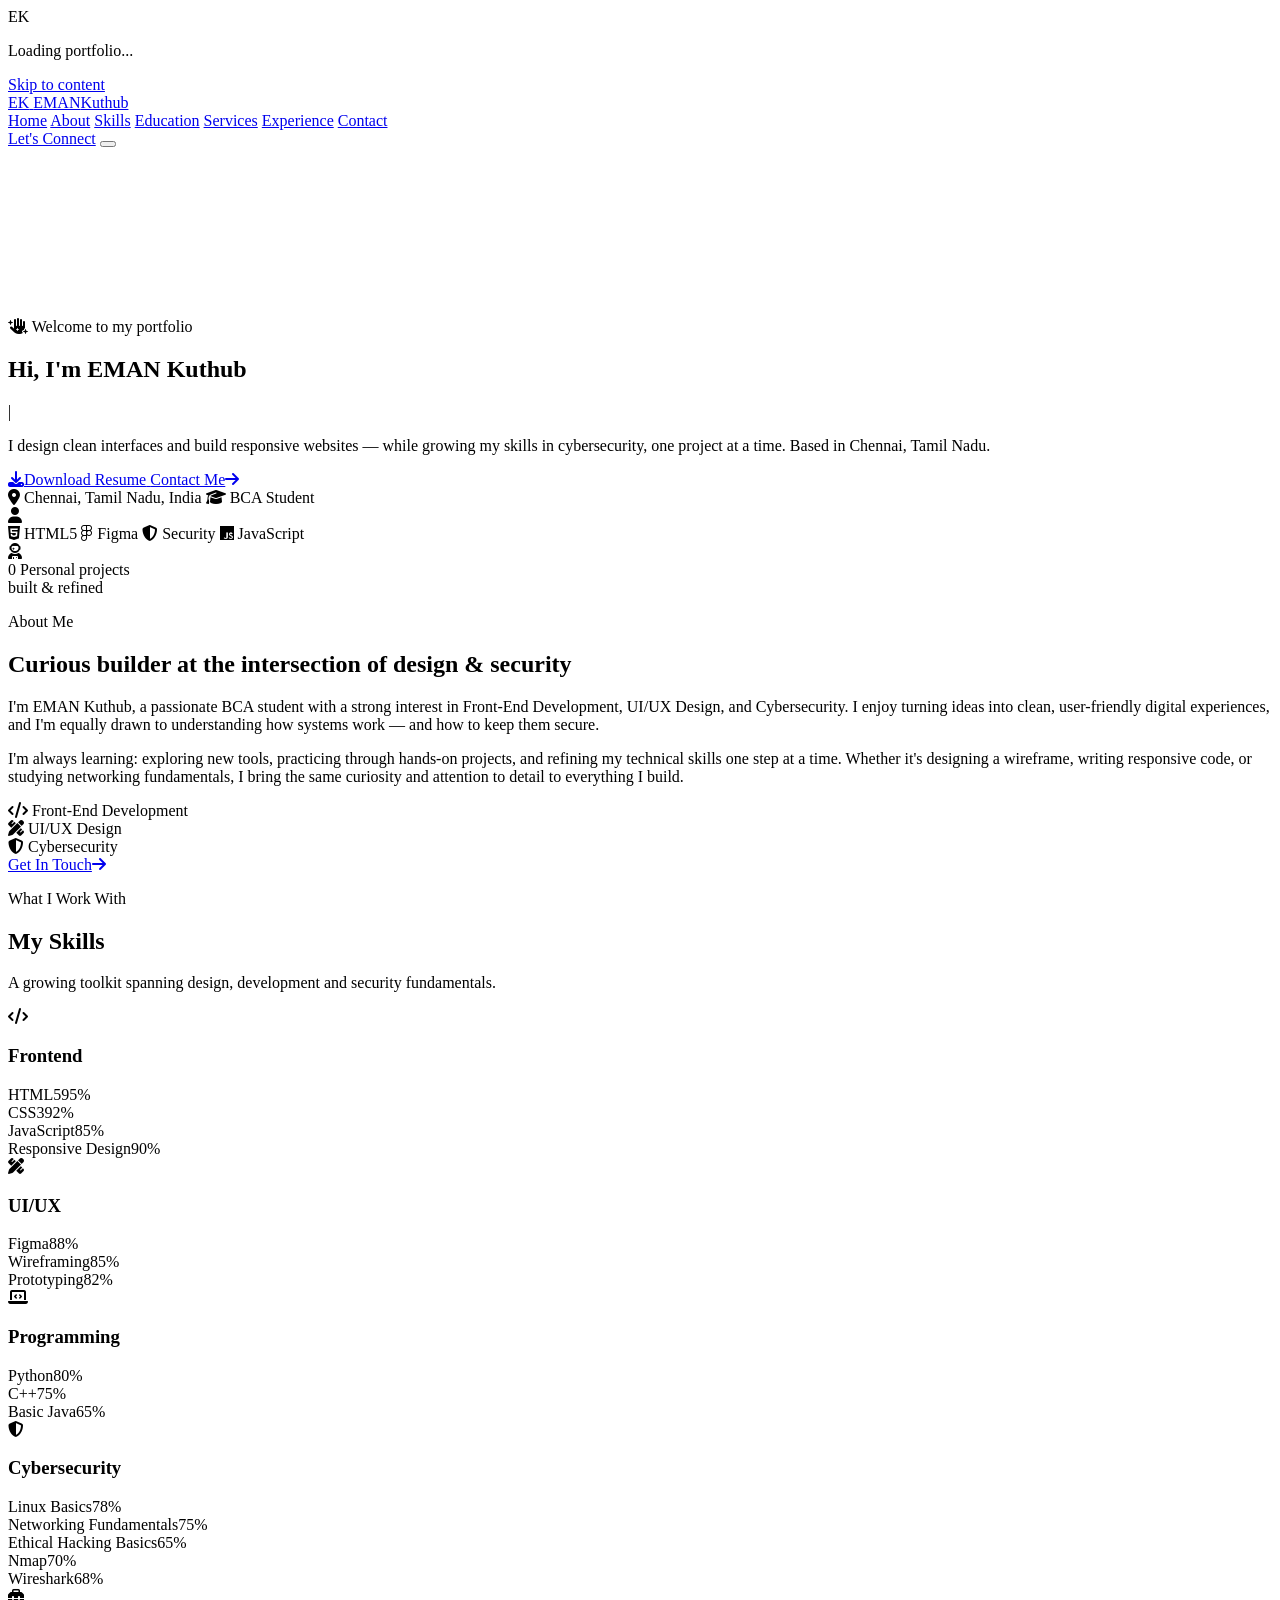
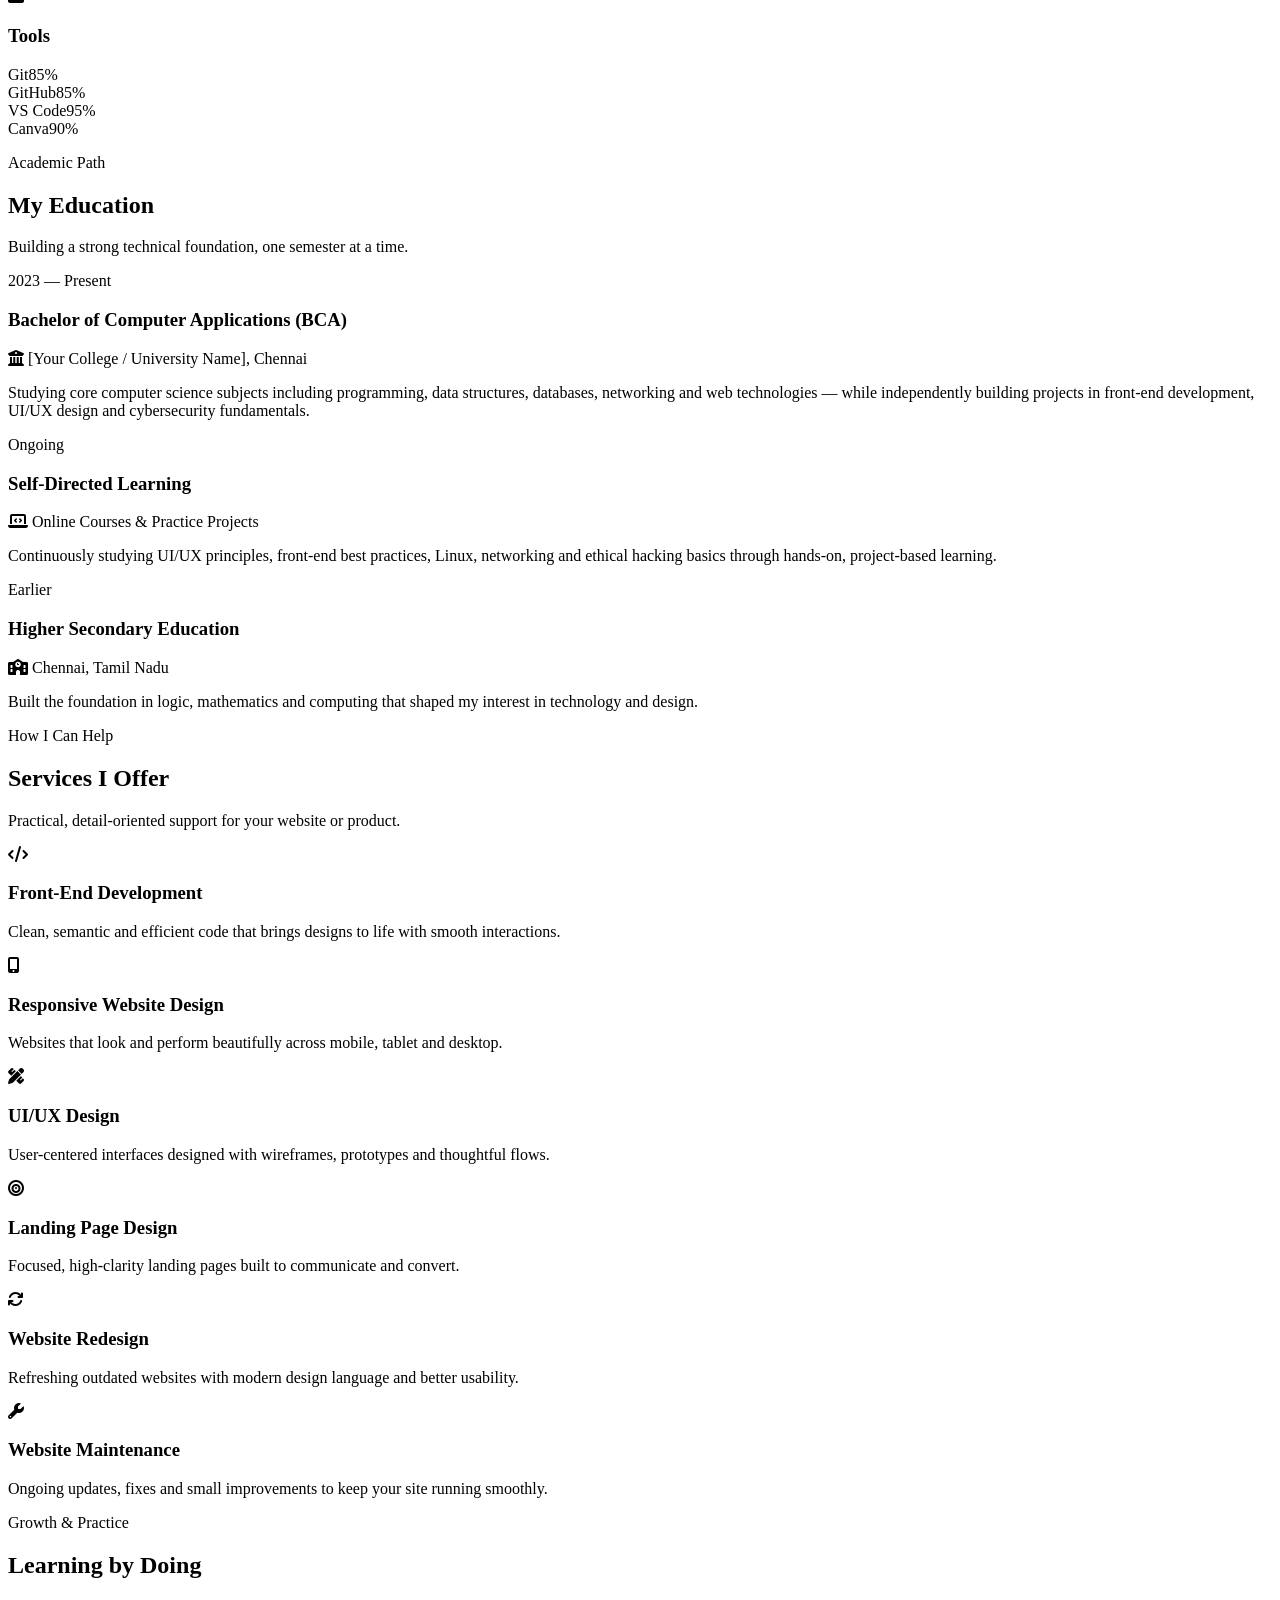
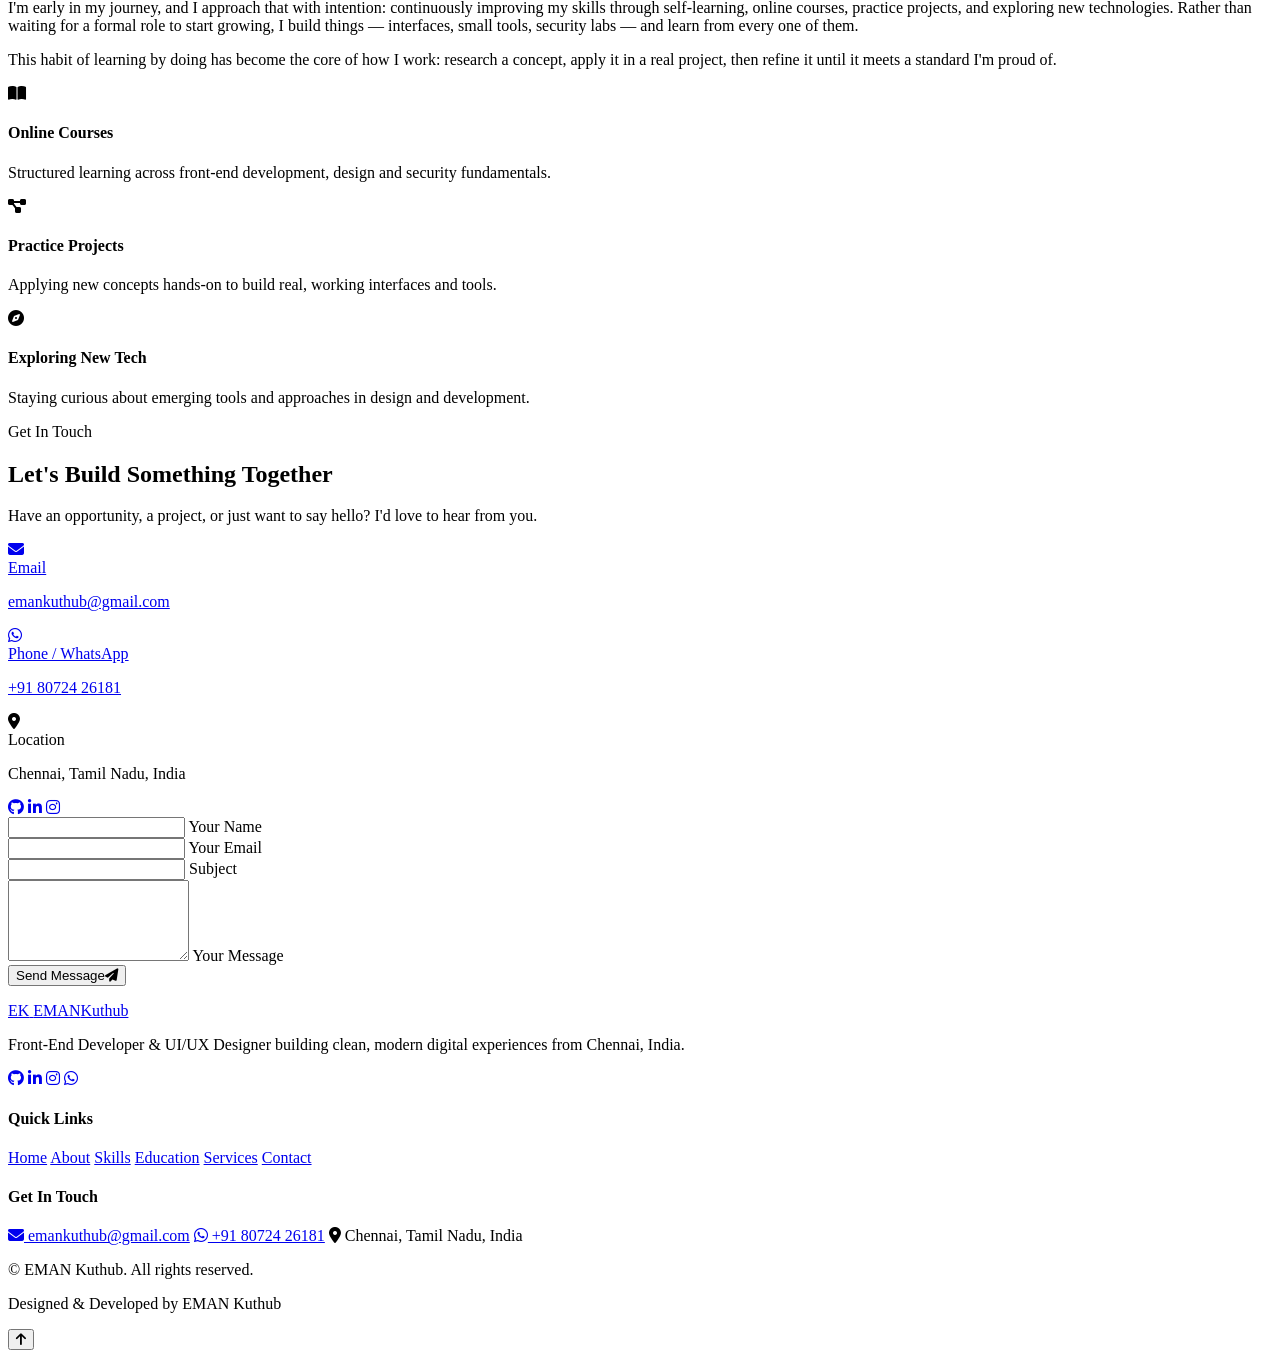
==== index.html @ f6653d0a "Add files via upload" ====
<!DOCTYPE html>
<html lang="en">
<head>
<meta charset="UTF-8">
<meta name="viewport" content="width=device-width, initial-scale=1.0">
<title>EMAN Kuthub — Front-End Developer &amp; UI/UX Designer</title>
<meta name="description" content="EMAN Kuthub — BCA Student, Front-End Developer, UI/UX Designer and Aspiring Cybersecurity Professional based in Chennai, India.">
<meta name="keywords" content="EMAN Kuthub, Front-End Developer, UI/UX Designer, Portfolio, Chennai, BCA Student">
<meta name="author" content="EMAN Kuthub">
<meta property="og:title" content="EMAN Kuthub — Front-End Developer & UI/UX Designer">
<meta property="og:description" content="BCA Student | Front-End Developer | UI/UX Designer | Aspiring Cybersecurity Professional">
<meta property="og:type" content="website">
<meta name="theme-color" content="#F8FAFC">

<link rel="preconnect" href="https://fonts.googleapis.com">
<link rel="preconnect" href="https://fonts.gstatic.com" crossorigin>
<link href="https://fonts.googleapis.com/css2?family=Poppins:wght@500;600;700;800&family=Inter:wght@300;400;500;600;700&display=swap" rel="stylesheet">
<link rel="stylesheet" href="https://cdnjs.cloudflare.com/ajax/libs/font-awesome/6.5.1/css/all.min.css">

<link rel="stylesheet" href="css/style.css">
</head>
<body>

<!-- ============ LOADING SCREEN ============ -->
<div class="loader" id="loader" aria-hidden="true">
  <div class="loader-inner">
    <div class="loader-ring"></div>
    <span class="loader-mark">EK</span>
    <p class="loader-text">Loading portfolio<span class="dots">...</span></p>
  </div>
</div>

<!-- ============ SKIP LINK (accessibility) ============ -->
<a href="#main-content" class="skip-link">Skip to content</a>

<!-- ============ NAVIGATION ============ -->
<header class="navbar" id="navbar">
  <div class="nav-container">
    <a href="#home" class="nav-logo" aria-label="EMAN Kuthub Home">
      <span class="logo-mark">EK</span>
      <span class="logo-text">EMAN<span>Kuthub</span></span>
    </a>

    <nav class="nav-links" id="navLinks" aria-label="Primary">
      <a href="#home" class="nav-link active" data-section="home">Home</a>
      <a href="#about" class="nav-link" data-section="about">About</a>
      <a href="#skills" class="nav-link" data-section="skills">Skills</a>
      <a href="#education" class="nav-link" data-section="education">Education</a>
      <a href="#services" class="nav-link" data-section="services">Services</a>
      <a href="#experience" class="nav-link" data-section="experience">Experience</a>
      <a href="#contact" class="nav-link" data-section="contact">Contact</a>
    </nav>

    <a href="#contact" class="btn btn-nav">Let's Connect</a>

    <button class="nav-toggle" id="navToggle" aria-label="Toggle menu" aria-expanded="false">
      <span></span><span></span><span></span>
    </button>
  </div>
</header>

<main id="main-content">

<!-- ============ HERO SECTION ============ -->
<section class="hero" id="home">
  <div class="hero-bg" aria-hidden="true">
    <span class="blob blob-1"></span>
    <span class="blob blob-2"></span>
    <canvas id="nodeCanvas"></canvas>
  </div>

  <div class="hero-container">
    <div class="hero-text">
      <p class="hero-eyebrow" data-reveal><i class="fa-solid fa-hand-sparkles"></i> Welcome to my portfolio</p>

      <h1 class="hero-heading" data-reveal>
        Hi, I'm <span class="text-gradient">EMAN Kuthub</span>
      </h1>

      <div class="hero-role" data-reveal>
        <span class="typing-text" id="typingText"></span><span class="typing-cursor">|</span>
      </div>

      <p class="hero-tagline" data-reveal>
        I design clean interfaces and build responsive websites — while growing my skills
        in cybersecurity, one project at a time. Based in Chennai, Tamil Nadu.
      </p>

      <div class="hero-cta" data-reveal>
        <a href="assets/EMAN_Kuthub_Resume.pdf" class="btn btn-primary" download>
          <i class="fa-solid fa-download"></i><span>Download Resume</span>
        </a>
        <a href="#contact" class="btn btn-outline">
          <span>Contact Me</span><i class="fa-solid fa-arrow-right"></i>
        </a>
      </div>

      <div class="hero-meta" data-reveal>
        <span><i class="fa-solid fa-location-dot"></i> Chennai, Tamil Nadu, India</span>
        <span><i class="fa-solid fa-graduation-cap"></i> BCA Student</span>
      </div>
    </div>

    <div class="hero-visual" data-reveal>
      <div class="avatar-glass">
        <div class="avatar-placeholder">
          <i class="fa-solid fa-user"></i>
        </div>
      </div>
      <span class="float-chip chip-1"><i class="fa-brands fa-html5"></i> HTML5</span>
      <span class="float-chip chip-2"><i class="fa-brands fa-figma"></i> Figma</span>
      <span class="float-chip chip-3"><i class="fa-solid fa-shield-halved"></i> Security</span>
      <span class="float-chip chip-4"><i class="fa-brands fa-js"></i> JavaScript</span>
    </div>
  </div>

  <a href="#about" class="scroll-cue" aria-label="Scroll to About section">
    <span></span>
  </a>
</section>

<!-- ============ ABOUT SECTION ============ -->
<section class="section" id="about">
  <div class="section-container about-grid">
    <div class="about-visual" data-reveal>
      <div class="about-card-glass">
        <span class="blob blob-small" aria-hidden="true"></span>
        <div class="about-photo-placeholder">
          <i class="fa-solid fa-user-astronaut"></i>
        </div>
      </div>
      <div class="about-float-stat">
        <span class="num" data-count="7">0</span>
        <span class="label">Personal projects<br>built &amp; refined</span>
      </div>
    </div>

    <div class="about-content">
      <p class="section-eyebrow" data-reveal>About Me</p>
      <h2 class="section-title" data-reveal>Curious builder at the intersection of <span class="text-gradient">design &amp; security</span></h2>
      <p class="about-text" data-reveal>
        I'm EMAN Kuthub, a passionate BCA student with a strong interest in Front-End Development,
        UI/UX Design, and Cybersecurity. I enjoy turning ideas into clean, user-friendly digital
        experiences, and I'm equally drawn to understanding how systems work — and how to keep
        them secure.
      </p>
      <p class="about-text" data-reveal>
        I'm always learning: exploring new tools, practicing through hands-on projects, and
        refining my technical skills one step at a time. Whether it's designing a wireframe,
        writing responsive code, or studying networking fundamentals, I bring the same curiosity
        and attention to detail to everything I build.
      </p>

      <div class="about-highlights" data-reveal>
        <div class="highlight-pill"><i class="fa-solid fa-code"></i> Front-End Development</div>
        <div class="highlight-pill"><i class="fa-solid fa-pen-ruler"></i> UI/UX Design</div>
        <div class="highlight-pill"><i class="fa-solid fa-shield-halved"></i> Cybersecurity</div>
      </div>

      <a href="#contact" class="btn btn-primary" data-reveal>
        <span>Get In Touch</span><i class="fa-solid fa-arrow-right"></i>
      </a>
    </div>
  </div>
</section>

<!-- ============ SKILLS SECTION ============ -->
<section class="section section-alt" id="skills">
  <div class="section-container">
    <p class="section-eyebrow center" data-reveal>What I Work With</p>
    <h2 class="section-title center" data-reveal>My <span class="text-gradient">Skills</span></h2>
    <p class="section-sub center" data-reveal>A growing toolkit spanning design, development and security fundamentals.</p>

    <div class="skills-grid">

      <div class="skill-card" data-reveal>
        <div class="skill-icon-wrap"><i class="fa-solid fa-code"></i></div>
        <h3>Frontend</h3>
        <div class="skill-bar-item"><div class="skill-bar-top"><span>HTML5</span><span>95%</span></div><div class="skill-bar-track"><div class="skill-bar-fill" data-width="95"></div></div></div>
        <div class="skill-bar-item"><div class="skill-bar-top"><span>CSS3</span><span>92%</span></div><div class="skill-bar-track"><div class="skill-bar-fill" data-width="92"></div></div></div>
        <div class="skill-bar-item"><div class="skill-bar-top"><span>JavaScript</span><span>85%</span></div><div class="skill-bar-track"><div class="skill-bar-fill" data-width="85"></div></div></div>
        <div class="skill-bar-item"><div class="skill-bar-top"><span>Responsive Design</span><span>90%</span></div><div class="skill-bar-track"><div class="skill-bar-fill" data-width="90"></div></div></div>
      </div>

      <div class="skill-card" data-reveal>
        <div class="skill-icon-wrap"><i class="fa-solid fa-pen-ruler"></i></div>
        <h3>UI/UX</h3>
        <div class="skill-bar-item"><div class="skill-bar-top"><span>Figma</span><span>88%</span></div><div class="skill-bar-track"><div class="skill-bar-fill" data-width="88"></div></div></div>
        <div class="skill-bar-item"><div class="skill-bar-top"><span>Wireframing</span><span>85%</span></div><div class="skill-bar-track"><div class="skill-bar-fill" data-width="85"></div></div></div>
        <div class="skill-bar-item"><div class="skill-bar-top"><span>Prototyping</span><span>82%</span></div><div class="skill-bar-track"><div class="skill-bar-fill" data-width="82"></div></div></div>
      </div>

      <div class="skill-card" data-reveal>
        <div class="skill-icon-wrap"><i class="fa-solid fa-laptop-code"></i></div>
        <h3>Programming</h3>
        <div class="skill-bar-item"><div class="skill-bar-top"><span>Python</span><span>80%</span></div><div class="skill-bar-track"><div class="skill-bar-fill" data-width="80"></div></div></div>
        <div class="skill-bar-item"><div class="skill-bar-top"><span>C++</span><span>75%</span></div><div class="skill-bar-track"><div class="skill-bar-fill" data-width="75"></div></div></div>
        <div class="skill-bar-item"><div class="skill-bar-top"><span>Basic Java</span><span>65%</span></div><div class="skill-bar-track"><div class="skill-bar-fill" data-width="65"></div></div></div>
      </div>

      <div class="skill-card" data-reveal>
        <div class="skill-icon-wrap"><i class="fa-solid fa-shield-halved"></i></div>
        <h3>Cybersecurity</h3>
        <div class="skill-bar-item"><div class="skill-bar-top"><span>Linux Basics</span><span>78%</span></div><div class="skill-bar-track"><div class="skill-bar-fill" data-width="78"></div></div></div>
        <div class="skill-bar-item"><div class="skill-bar-top"><span>Networking Fundamentals</span><span>75%</span></div><div class="skill-bar-track"><div class="skill-bar-fill" data-width="75"></div></div></div>
        <div class="skill-bar-item"><div class="skill-bar-top"><span>Ethical Hacking Basics</span><span>65%</span></div><div class="skill-bar-track"><div class="skill-bar-fill" data-width="65"></div></div></div>
        <div class="skill-bar-item"><div class="skill-bar-top"><span>Nmap</span><span>70%</span></div><div class="skill-bar-track"><div class="skill-bar-fill" data-width="70"></div></div></div>
        <div class="skill-bar-item"><div class="skill-bar-top"><span>Wireshark</span><span>68%</span></div><div class="skill-bar-track"><div class="skill-bar-fill" data-width="68"></div></div></div>
      </div>

      <div class="skill-card" data-reveal>
        <div class="skill-icon-wrap"><i class="fa-solid fa-toolbox"></i></div>
        <h3>Tools</h3>
        <div class="skill-bar-item"><div class="skill-bar-top"><span>Git</span><span>85%</span></div><div class="skill-bar-track"><div class="skill-bar-fill" data-width="85"></div></div></div>
        <div class="skill-bar-item"><div class="skill-bar-top"><span>GitHub</span><span>85%</span></div><div class="skill-bar-track"><div class="skill-bar-fill" data-width="85"></div></div></div>
        <div class="skill-bar-item"><div class="skill-bar-top"><span>VS Code</span><span>95%</span></div><div class="skill-bar-track"><div class="skill-bar-fill" data-width="95"></div></div></div>
        <div class="skill-bar-item"><div class="skill-bar-top"><span>Canva</span><span>90%</span></div><div class="skill-bar-track"><div class="skill-bar-fill" data-width="90"></div></div></div>
      </div>

    </div>
  </div>
</section>

<!-- ============ EDUCATION SECTION ============ -->
<section class="section" id="education">
  <div class="section-container">
    <p class="section-eyebrow center" data-reveal>Academic Path</p>
    <h2 class="section-title center" data-reveal>My <span class="text-gradient">Education</span></h2>
    <p class="section-sub center" data-reveal>Building a strong technical foundation, one semester at a time.</p>

    <div class="timeline">
      <div class="timeline-item" data-reveal>
        <div class="timeline-dot"></div>
        <div class="timeline-card">
          <span class="timeline-date">2023 — Present</span>
          <h3>Bachelor of Computer Applications (BCA)</h3>
          <p class="timeline-org"><i class="fa-solid fa-building-columns"></i> [Your College / University Name], Chennai</p>
          <p>Studying core computer science subjects including programming, data structures,
            databases, networking and web technologies — while independently building projects
            in front-end development, UI/UX design and cybersecurity fundamentals.</p>
        </div>
      </div>

      <div class="timeline-item" data-reveal>
        <div class="timeline-dot"></div>
        <div class="timeline-card">
          <span class="timeline-date">Ongoing</span>
          <h3>Self-Directed Learning</h3>
          <p class="timeline-org"><i class="fa-solid fa-laptop-code"></i> Online Courses &amp; Practice Projects</p>
          <p>Continuously studying UI/UX principles, front-end best practices, Linux, networking
            and ethical hacking basics through hands-on, project-based learning.</p>
        </div>
      </div>

      <div class="timeline-item" data-reveal>
        <div class="timeline-dot"></div>
        <div class="timeline-card">
          <span class="timeline-date">Earlier</span>
          <h3>Higher Secondary Education</h3>
          <p class="timeline-org"><i class="fa-solid fa-school"></i> Chennai, Tamil Nadu</p>
          <p>Built the foundation in logic, mathematics and computing that shaped my interest in
            technology and design.</p>
        </div>
      </div>
    </div>
  </div>
</section>

<!-- ============ SERVICES SECTION ============ -->
<section class="section section-alt" id="services">
  <div class="section-container">
    <p class="section-eyebrow center" data-reveal>How I Can Help</p>
    <h2 class="section-title center" data-reveal>Services I <span class="text-gradient">Offer</span></h2>
    <p class="section-sub center" data-reveal>Practical, detail-oriented support for your website or product.</p>

    <div class="services-grid">
      <div class="service-card" data-reveal>
        <div class="service-icon"><i class="fa-solid fa-code"></i></div>
        <h3>Front-End Development</h3>
        <p>Clean, semantic and efficient code that brings designs to life with smooth interactions.</p>
      </div>
      <div class="service-card" data-reveal>
        <div class="service-icon"><i class="fa-solid fa-mobile-screen-button"></i></div>
        <h3>Responsive Website Design</h3>
        <p>Websites that look and perform beautifully across mobile, tablet and desktop.</p>
      </div>
      <div class="service-card" data-reveal>
        <div class="service-icon"><i class="fa-solid fa-pen-ruler"></i></div>
        <h3>UI/UX Design</h3>
        <p>User-centered interfaces designed with wireframes, prototypes and thoughtful flows.</p>
      </div>
      <div class="service-card" data-reveal>
        <div class="service-icon"><i class="fa-solid fa-bullseye"></i></div>
        <h3>Landing Page Design</h3>
        <p>Focused, high-clarity landing pages built to communicate and convert.</p>
      </div>
      <div class="service-card" data-reveal>
        <div class="service-icon"><i class="fa-solid fa-arrows-rotate"></i></div>
        <h3>Website Redesign</h3>
        <p>Refreshing outdated websites with modern design language and better usability.</p>
      </div>
      <div class="service-card" data-reveal>
        <div class="service-icon"><i class="fa-solid fa-wrench"></i></div>
        <h3>Website Maintenance</h3>
        <p>Ongoing updates, fixes and small improvements to keep your site running smoothly.</p>
      </div>
    </div>
  </div>
</section>

<!-- ============ EXPERIENCE SECTION ============ -->
<section class="section" id="experience">
  <div class="section-container experience-grid">
    <div data-reveal>
      <p class="section-eyebrow">Growth &amp; Practice</p>
      <h2 class="section-title">Learning by <span class="text-gradient">Doing</span></h2>
      <p class="about-text">
        I'm early in my journey, and I approach that with intention: continuously improving my
        skills through self-learning, online courses, practice projects, and exploring new
        technologies. Rather than waiting for a formal role to start growing, I build things —
        interfaces, small tools, security labs — and learn from every one of them.
      </p>
      <p class="about-text">
        This habit of learning by doing has become the core of how I work: research a concept,
        apply it in a real project, then refine it until it meets a standard I'm proud of.
      </p>
    </div>

    <div class="exp-cards">
      <div class="exp-card" data-reveal>
        <i class="fa-solid fa-book-open"></i>
        <h4>Online Courses</h4>
        <p>Structured learning across front-end development, design and security fundamentals.</p>
      </div>
      <div class="exp-card" data-reveal>
        <i class="fa-solid fa-diagram-project"></i>
        <h4>Practice Projects</h4>
        <p>Applying new concepts hands-on to build real, working interfaces and tools.</p>
      </div>
      <div class="exp-card" data-reveal>
        <i class="fa-solid fa-compass"></i>
        <h4>Exploring New Tech</h4>
        <p>Staying curious about emerging tools and approaches in design and development.</p>
      </div>
    </div>
  </div>
</section>

<!-- ============ CONTACT SECTION ============ -->
<section class="section section-alt" id="contact">
  <div class="section-container">
    <p class="section-eyebrow center" data-reveal>Get In Touch</p>
    <h2 class="section-title center" data-reveal>Let's Build Something <span class="text-gradient">Together</span></h2>
    <p class="section-sub center" data-reveal>Have an opportunity, a project, or just want to say hello? I'd love to hear from you.</p>

    <div class="contact-grid">
      <div class="contact-info" data-reveal>
        <a href="mailto:emankuthub@gmail.com" class="contact-item">
          <i class="fa-solid fa-envelope"></i>
          <div><span>Email</span><p>emankuthub@gmail.com</p></div>
        </a>
        <a href="https://wa.me/918072426181" target="_blank" rel="noopener" class="contact-item">
          <i class="fa-brands fa-whatsapp"></i>
          <div><span>Phone / WhatsApp</span><p>+91 80724 26181</p></div>
        </a>
        <div class="contact-item">
          <i class="fa-solid fa-location-dot"></i>
          <div><span>Location</span><p>Chennai, Tamil Nadu, India</p></div>
        </div>

        <div class="contact-socials">
          <a href="https://github.com/" target="_blank" rel="noopener" aria-label="GitHub"><i class="fa-brands fa-github"></i></a>
          <a href="https://linkedin.com/" target="_blank" rel="noopener" aria-label="LinkedIn"><i class="fa-brands fa-linkedin-in"></i></a>
          <a href="https://instagram.com/0xemank" target="_blank" rel="noopener" aria-label="Instagram"><i class="fa-brands fa-instagram"></i></a>
        </div>
      </div>

      <form class="contact-form" id="contactForm" data-reveal novalidate>
        <div class="form-row">
          <div class="form-group">
            <input type="text" id="fname" name="name" required placeholder=" " autocomplete="name">
            <label for="fname">Your Name</label>
          </div>
          <div class="form-group">
            <input type="email" id="femail" name="email" required placeholder=" " autocomplete="email">
            <label for="femail">Your Email</label>
          </div>
        </div>
        <div class="form-group">
          <input type="text" id="fsubject" name="subject" required placeholder=" ">
          <label for="fsubject">Subject</label>
        </div>
        <div class="form-group">
          <textarea id="fmessage" name="message" rows="5" required placeholder=" "></textarea>
          <label for="fmessage">Your Message</label>
        </div>
        <button type="submit" class="btn btn-primary btn-full">
          <span>Send Message</span><i class="fa-solid fa-paper-plane"></i>
        </button>
        <p class="form-status" id="formStatus" role="status" aria-live="polite"></p>
      </form>
    </div>
  </div>
</section>

</main>

<!-- ============ FOOTER ============ -->
<footer class="footer">
  <div class="footer-container">
    <div class="footer-brand">
      <a href="#home" class="nav-logo">
        <span class="logo-mark">EK</span>
        <span class="logo-text">EMAN<span>Kuthub</span></span>
      </a>
      <p>Front-End Developer &amp; UI/UX Designer building clean, modern digital experiences from Chennai, India.</p>
      <div class="footer-socials">
        <a href="https://github.com/" target="_blank" rel="noopener" aria-label="GitHub"><i class="fa-brands fa-github"></i></a>
        <a href="https://linkedin.com/" target="_blank" rel="noopener" aria-label="LinkedIn"><i class="fa-brands fa-linkedin-in"></i></a>
        <a href="https://instagram.com/0xemank" target="_blank" rel="noopener" aria-label="Instagram"><i class="fa-brands fa-instagram"></i></a>
        <a href="https://wa.me/918072426181" target="_blank" rel="noopener" aria-label="WhatsApp"><i class="fa-brands fa-whatsapp"></i></a>
      </div>
    </div>

    <div class="footer-links">
      <h4>Quick Links</h4>
      <a href="#home">Home</a>
      <a href="#about">About</a>
      <a href="#skills">Skills</a>
      <a href="#education">Education</a>
      <a href="#services">Services</a>
      <a href="#contact">Contact</a>
    </div>

    <div class="footer-contact">
      <h4>Get In Touch</h4>
      <a href="mailto:emankuthub@gmail.com"><i class="fa-solid fa-envelope"></i> emankuthub@gmail.com</a>
      <a href="https://wa.me/918072426181" target="_blank" rel="noopener"><i class="fa-brands fa-whatsapp"></i> +91 80724 26181</a>
      <span><i class="fa-solid fa-location-dot"></i> Chennai, Tamil Nadu, India</span>
    </div>
  </div>

  <div class="footer-bottom">
    <p>&copy; <span id="year"></span> EMAN Kuthub. All rights reserved.</p>
    <p>Designed &amp; Developed by EMAN Kuthub</p>
  </div>
</footer>

<!-- ============ BACK TO TOP ============ -->
<button class="back-to-top" id="backToTop" aria-label="Back to top">
  <i class="fa-solid fa-arrow-up"></i>
</button>

<script src="js/script.js"></script>
</body>
</html>
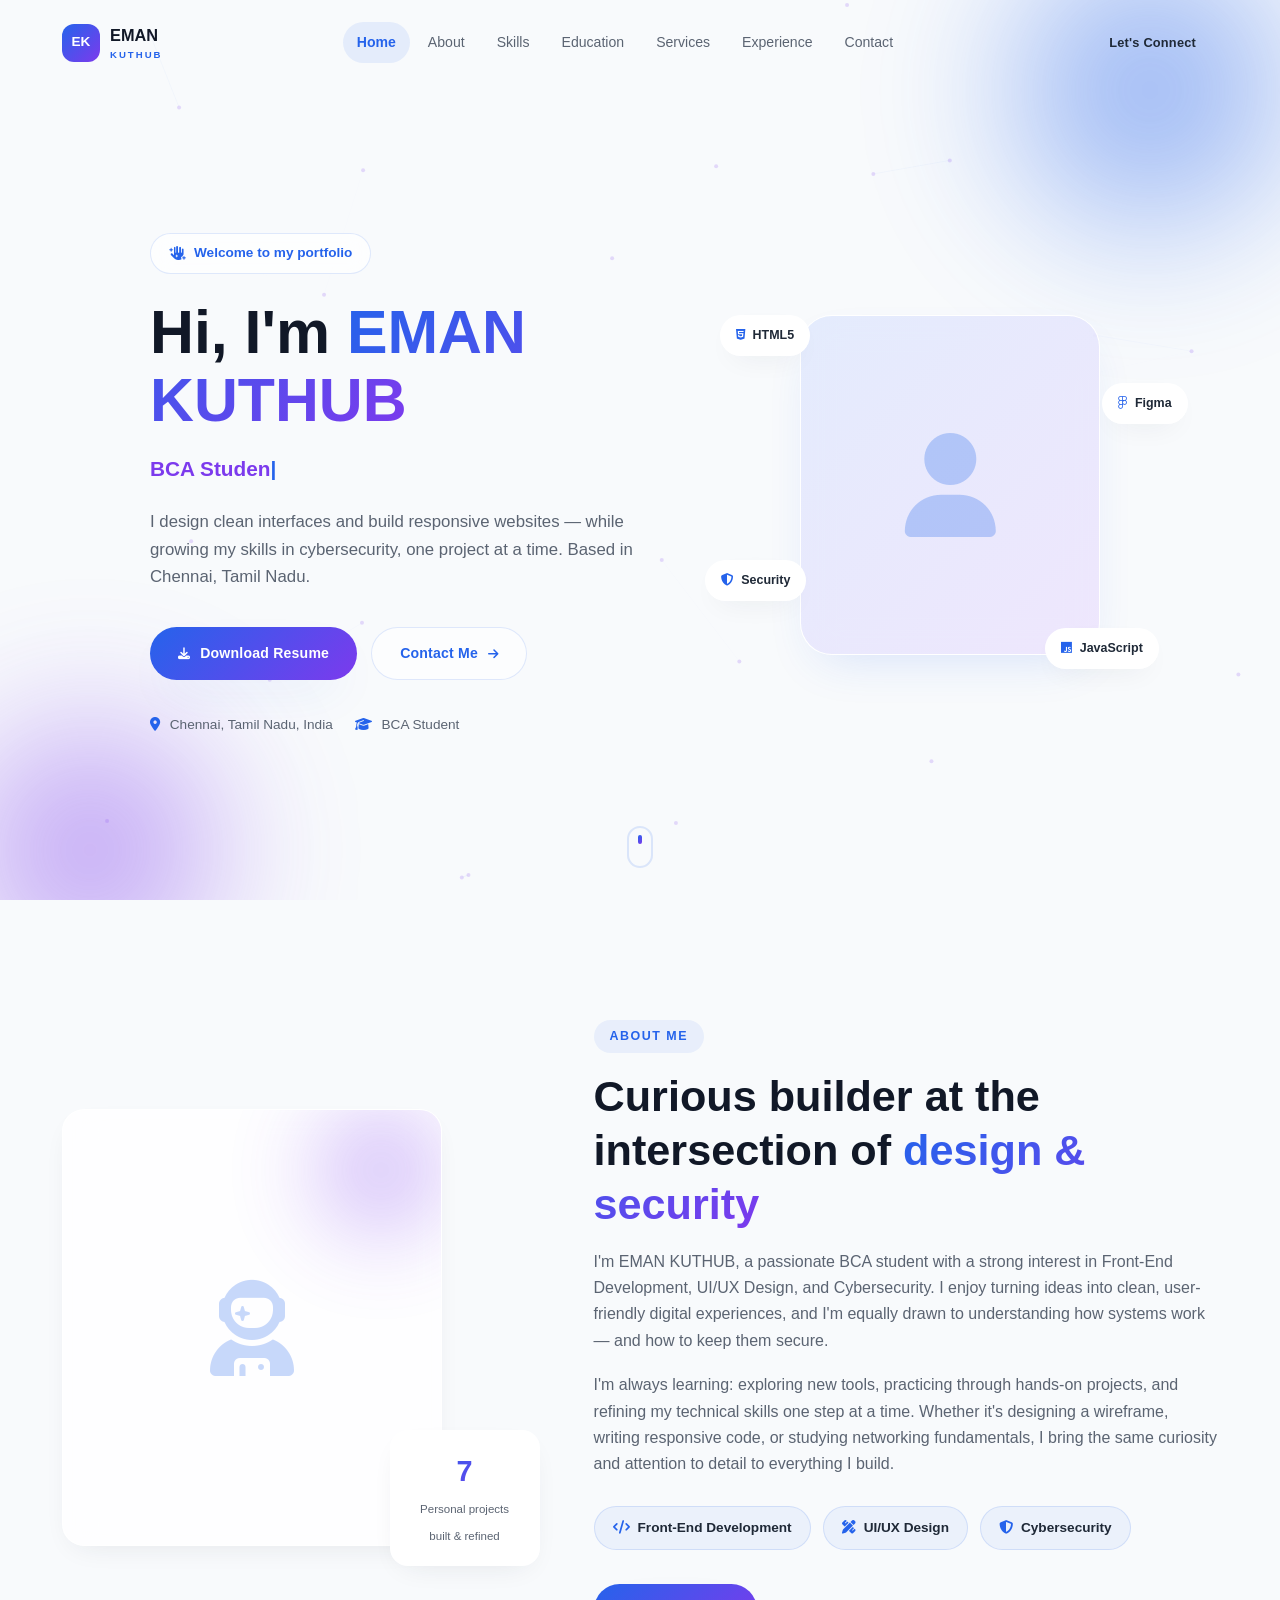
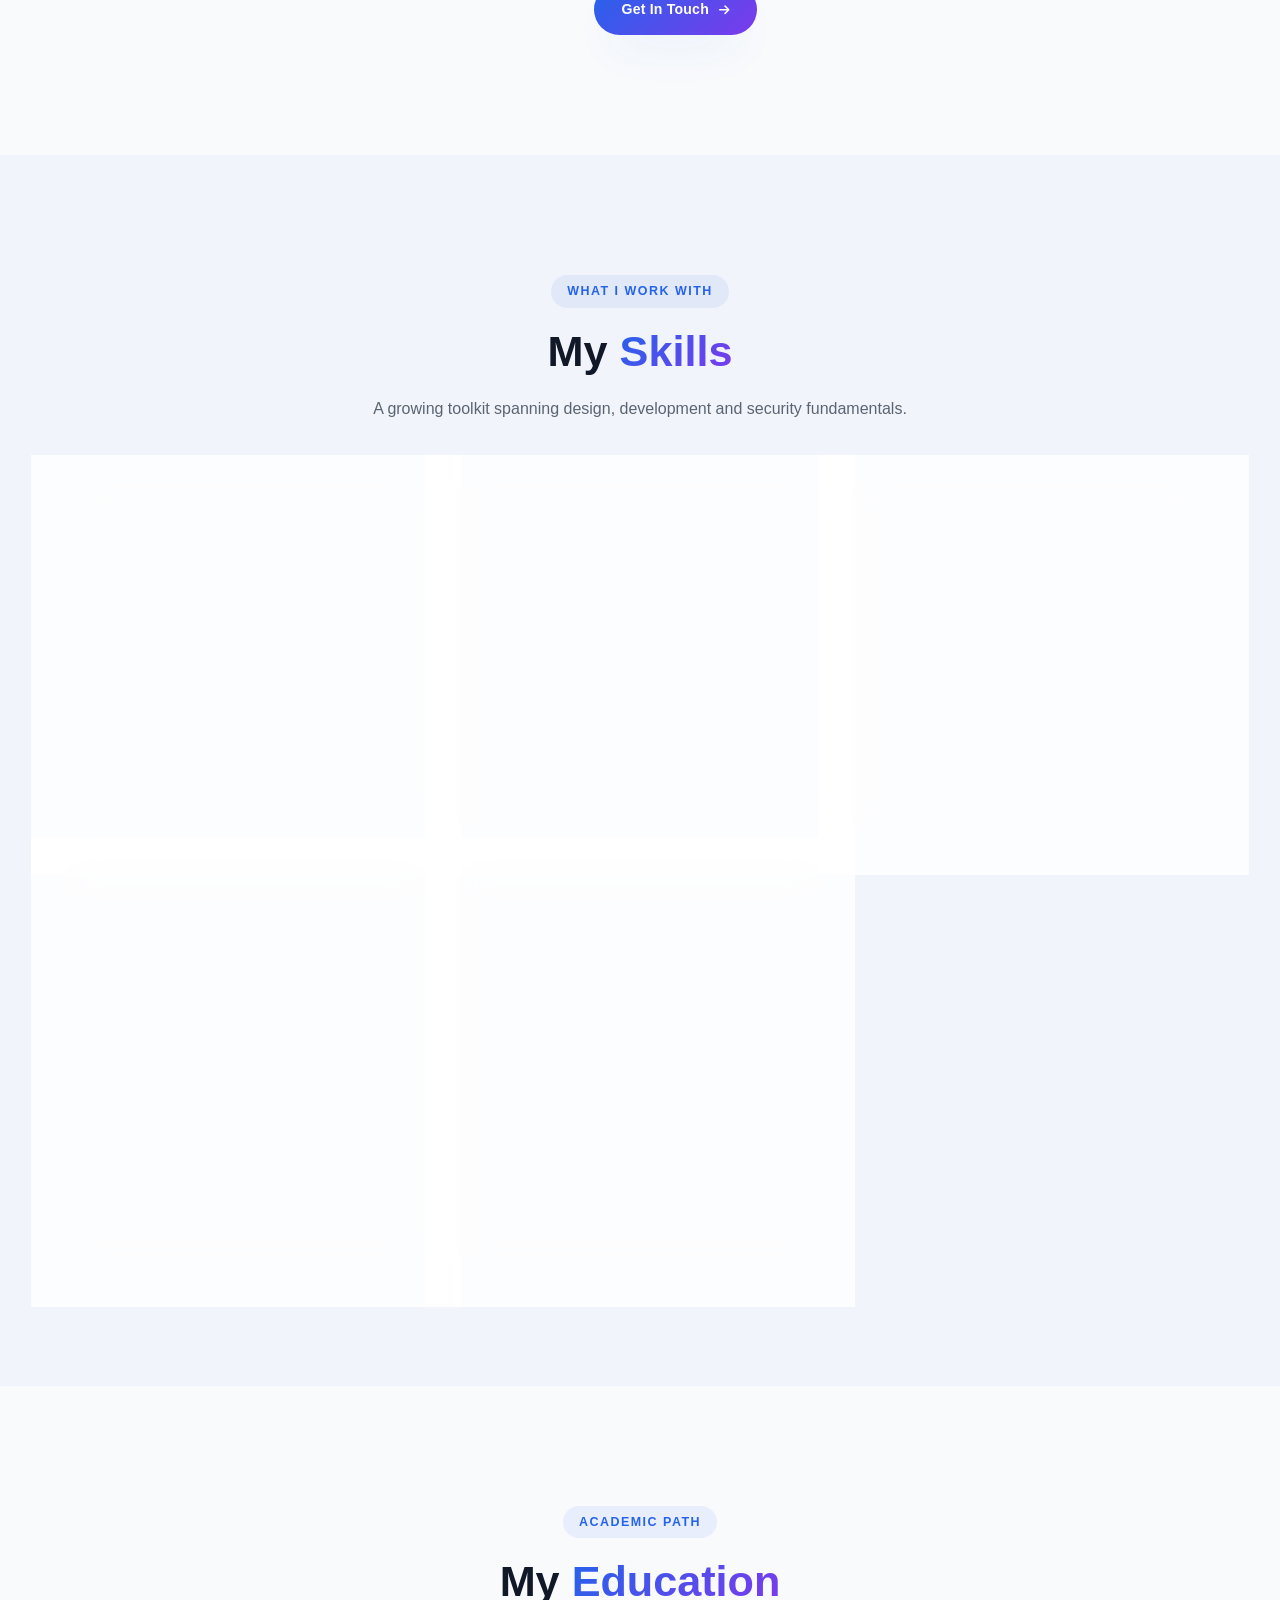
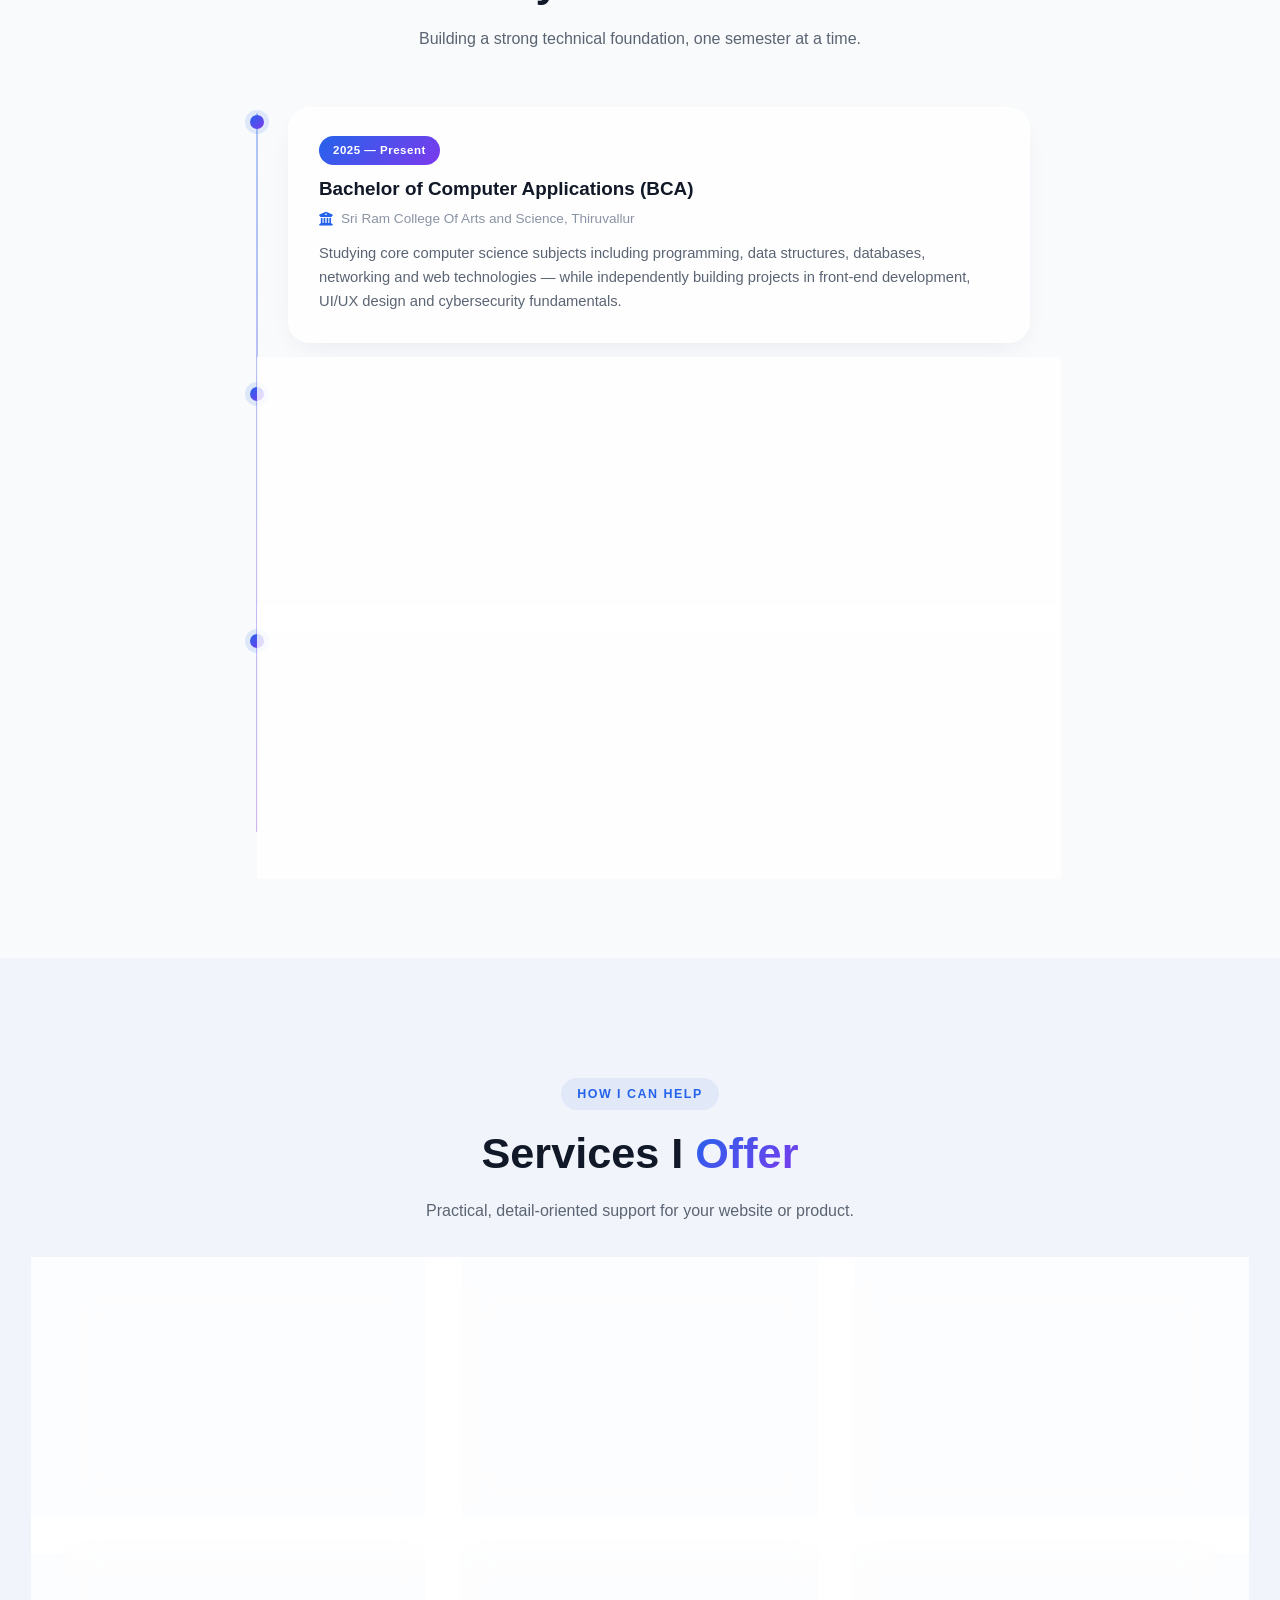
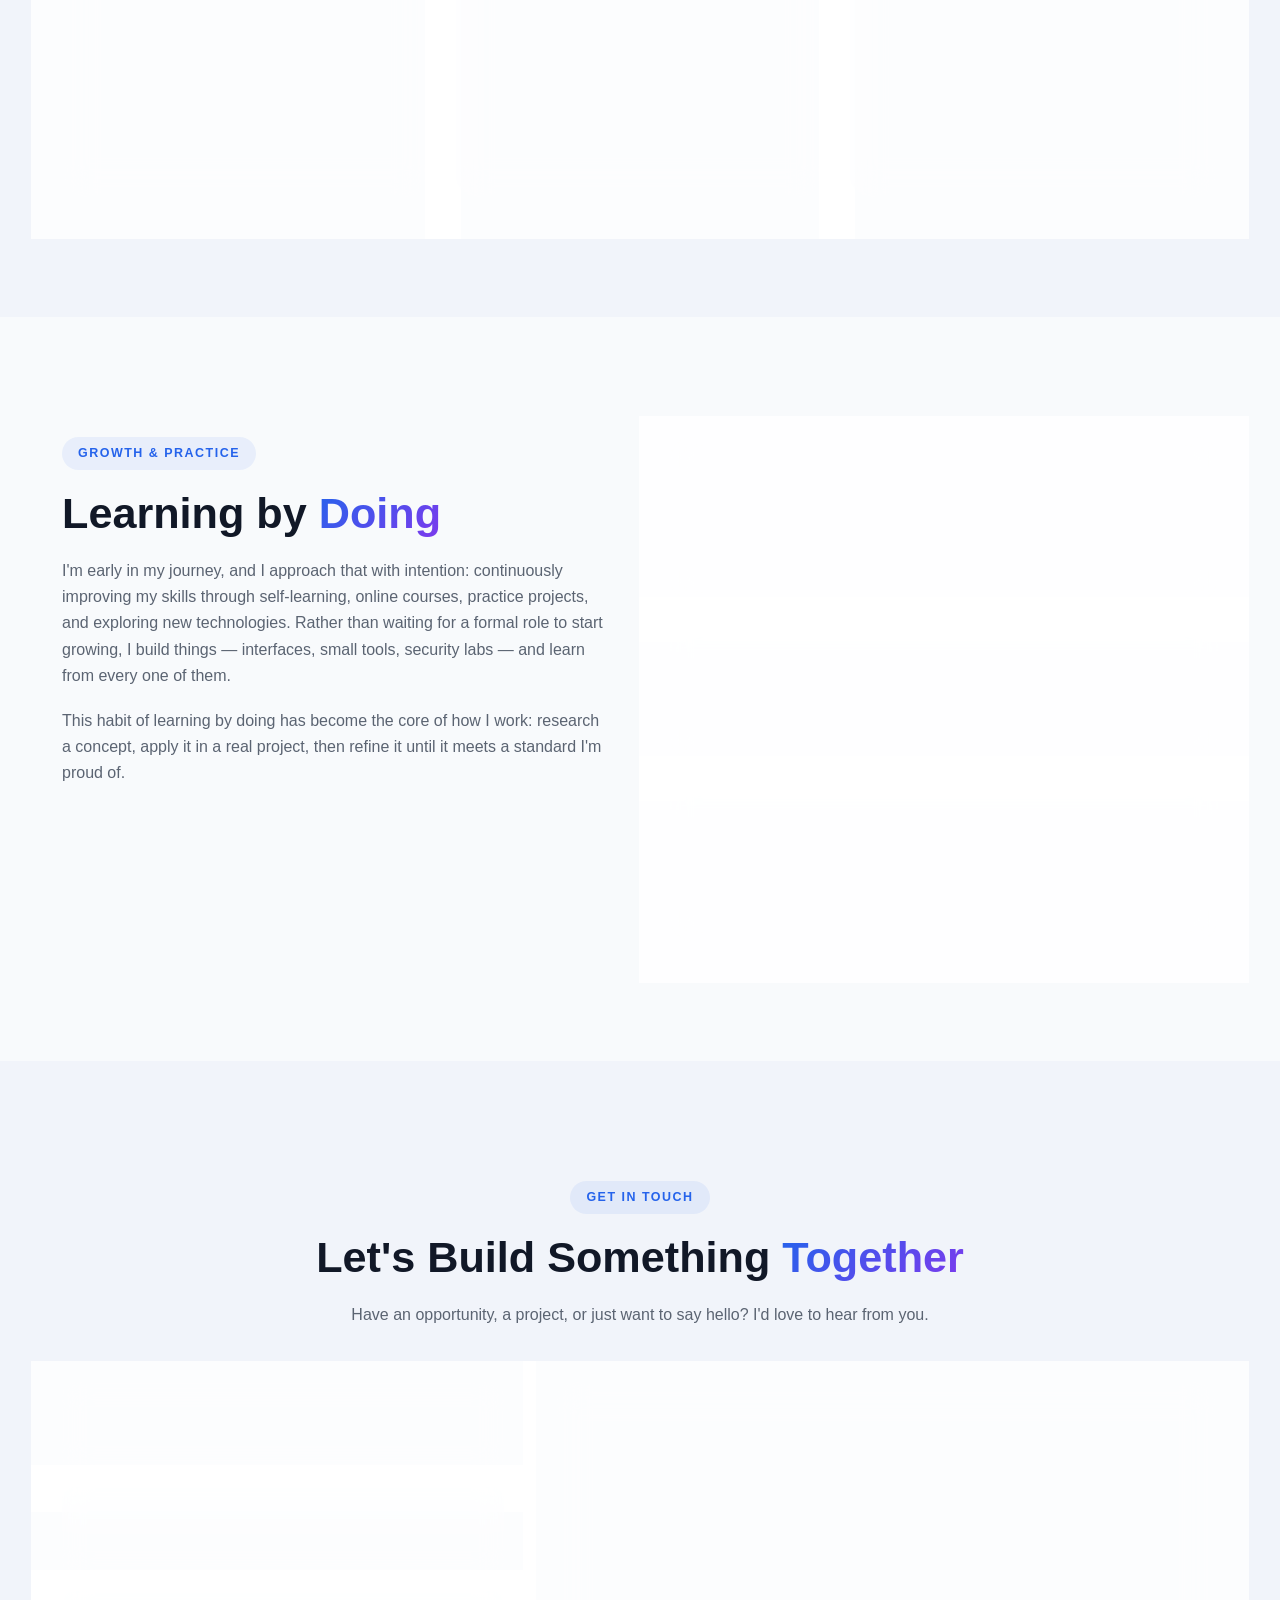
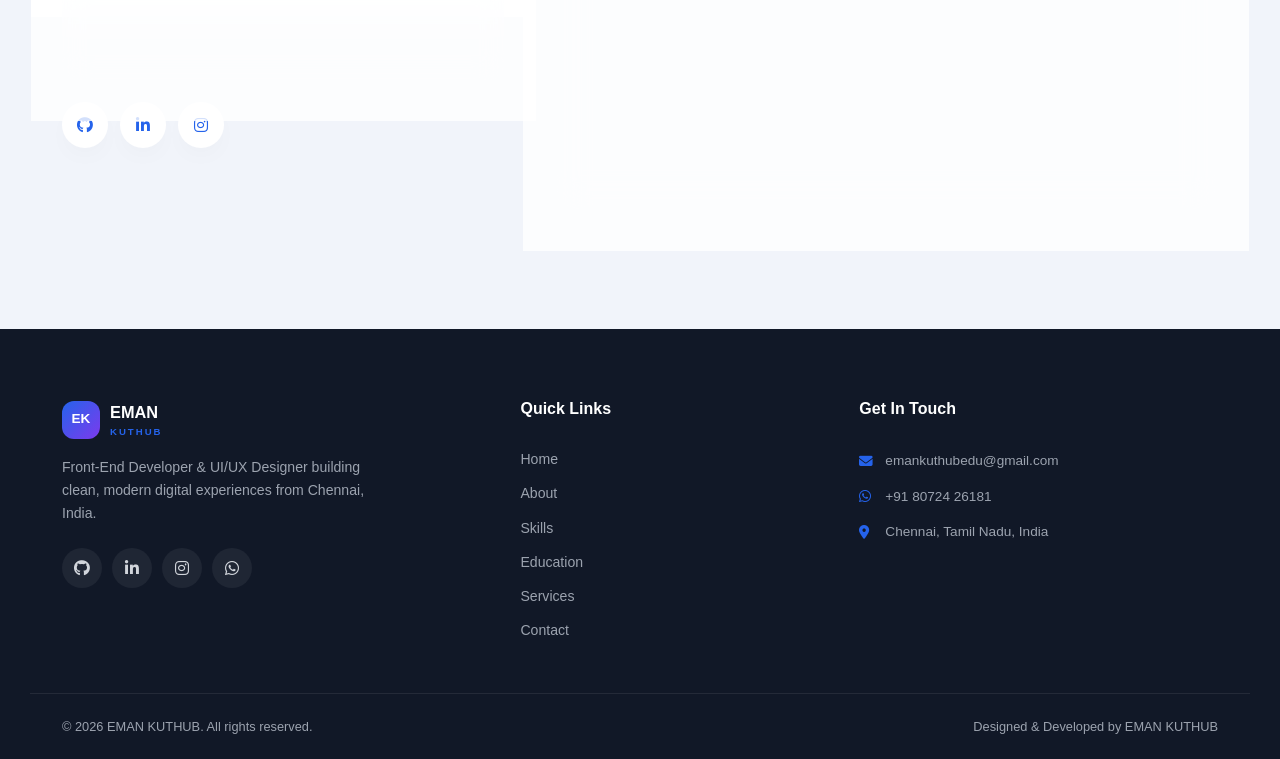
==== commit e4bc427c: "Add files via upload" ====
--- a/index.html
+++ b/index.html
@@ -3,11 +3,11 @@
 <head>
 <meta charset="UTF-8">
 <meta name="viewport" content="width=device-width, initial-scale=1.0">
-<title>EMAN Kuthub — Front-End Developer &amp; UI/UX Designer</title>
-<meta name="description" content="EMAN Kuthub — BCA Student, Front-End Developer, UI/UX Designer and Aspiring Cybersecurity Professional based in Chennai, India.">
-<meta name="keywords" content="EMAN Kuthub, Front-End Developer, UI/UX Designer, Portfolio, Chennai, BCA Student">
-<meta name="author" content="EMAN Kuthub">
-<meta property="og:title" content="EMAN Kuthub — Front-End Developer & UI/UX Designer">
+<title>EMAN KUTHUB — Front-End Developer &amp; UI/UX Designer</title>
+<meta name="description" content="EMAN KUTHUB — BCA Student, Front-End Developer, UI/UX Designer and Aspiring Cybersecurity Professional based in Chennai, India.">
+<meta name="keywords" content="EMAN KUTHUB, Front-End Developer, UI/UX Designer, Portfolio, Chennai, BCA Student">
+<meta name="author" content="EMAN KUTHUB">
+<meta property="og:title" content="EMAN KUTHUB — Front-End Developer & UI/UX Designer">
 <meta property="og:description" content="BCA Student | Front-End Developer | UI/UX Designer | Aspiring Cybersecurity Professional">
 <meta property="og:type" content="website">
 <meta name="theme-color" content="#F8FAFC">
@@ -36,9 +36,9 @@
 <!-- ============ NAVIGATION ============ -->
 <header class="navbar" id="navbar">
   <div class="nav-container">
-    <a href="#home" class="nav-logo" aria-label="EMAN Kuthub Home">
+    <a href="#home" class="nav-logo" aria-label="EMAN KUTHUB Home">
       <span class="logo-mark">EK</span>
-      <span class="logo-text">EMAN<span>Kuthub</span></span>
+      <span class="logo-text">EMAN<span>KUTHUB</span></span>
     </a>
 
     <nav class="nav-links" id="navLinks" aria-label="Primary">
@@ -74,7 +74,7 @@
       <p class="hero-eyebrow" data-reveal><i class="fa-solid fa-hand-sparkles"></i> Welcome to my portfolio</p>
 
       <h1 class="hero-heading" data-reveal>
-        Hi, I'm <span class="text-gradient">EMAN Kuthub</span>
+        Hi, I'm <span class="text-gradient">EMAN KUTHUB</span>
       </h1>
 
       <div class="hero-role" data-reveal>
@@ -104,6 +104,7 @@
     <div class="hero-visual" data-reveal>
       <div class="avatar-glass">
         <div class="avatar-placeholder">
+          <img src="em" alt="">
           <i class="fa-solid fa-user"></i>
         </div>
       </div>
@@ -139,7 +140,7 @@
       <p class="section-eyebrow" data-reveal>About Me</p>
       <h2 class="section-title" data-reveal>Curious builder at the intersection of <span class="text-gradient">design &amp; security</span></h2>
       <p class="about-text" data-reveal>
-        I'm EMAN Kuthub, a passionate BCA student with a strong interest in Front-End Development,
+        I'm EMAN KUTHUB, a passionate BCA student with a strong interest in Front-End Development,
         UI/UX Design, and Cybersecurity. I enjoy turning ideas into clean, user-friendly digital
         experiences, and I'm equally drawn to understanding how systems work — and how to keep
         them secure.
@@ -232,9 +233,9 @@
       <div class="timeline-item" data-reveal>
         <div class="timeline-dot"></div>
         <div class="timeline-card">
-          <span class="timeline-date">2023 — Present</span>
+          <span class="timeline-date">2025 — Present</span>
           <h3>Bachelor of Computer Applications (BCA)</h3>
-          <p class="timeline-org"><i class="fa-solid fa-building-columns"></i> [Your College / University Name], Chennai</p>
+          <p class="timeline-org"><i class="fa-solid fa-building-columns"></i> Sri Ram College Of Arts and Science, Thiruvallur</p>
           <p>Studying core computer science subjects including programming, data structures,
             databases, networking and web technologies — while independently building projects
             in front-end development, UI/UX design and cybersecurity fundamentals.</p>
@@ -355,9 +356,9 @@
 
     <div class="contact-grid">
       <div class="contact-info" data-reveal>
-        <a href="mailto:emankuthub@gmail.com" class="contact-item">
+        <a href="mailto:emankuthubedu@gmail.com" class="contact-item">
           <i class="fa-solid fa-envelope"></i>
-          <div><span>Email</span><p>emankuthub@gmail.com</p></div>
+          <div><span>Email</span><p>emankuthubedu@gmail.com</p></div>
         </a>
         <a href="https://wa.me/918072426181" target="_blank" rel="noopener" class="contact-item">
           <i class="fa-brands fa-whatsapp"></i>
@@ -411,7 +412,7 @@
     <div class="footer-brand">
       <a href="#home" class="nav-logo">
         <span class="logo-mark">EK</span>
-        <span class="logo-text">EMAN<span>Kuthub</span></span>
+        <span class="logo-text">EMAN<span>KUTHUB</span></span>
       </a>
       <p>Front-End Developer &amp; UI/UX Designer building clean, modern digital experiences from Chennai, India.</p>
       <div class="footer-socials">
@@ -434,15 +435,15 @@
 
     <div class="footer-contact">
       <h4>Get In Touch</h4>
-      <a href="mailto:emankuthub@gmail.com"><i class="fa-solid fa-envelope"></i> emankuthub@gmail.com</a>
+      <a href="mailto:emankuthubedu@gmail.com"><i class="fa-solid fa-envelope"></i> emankuthubedu@gmail.com</a>
       <a href="https://wa.me/918072426181" target="_blank" rel="noopener"><i class="fa-brands fa-whatsapp"></i> +91 80724 26181</a>
       <span><i class="fa-solid fa-location-dot"></i> Chennai, Tamil Nadu, India</span>
     </div>
   </div>
 
   <div class="footer-bottom">
-    <p>&copy; <span id="year"></span> EMAN Kuthub. All rights reserved.</p>
-    <p>Designed &amp; Developed by EMAN Kuthub</p>
+    <p>&copy; <span id="year"></span> EMAN KUTHUB. All rights reserved.</p>
+    <p>Designed &amp; Developed by EMAN KUTHUB</p>
   </div>
 </footer>
 
--- a/css/style.css
+++ b/css/style.css
@@ -0,0 +1,450 @@
+/* =========================================================
+   EMAN KUTHUB — LIGHT GLASSMORPHISM PORTFOLIO
+   Palette: soft blue/purple gradients on a near-white ground.
+   Type: Poppins (display) + Inter (body)
+   ========================================================= */
+
+:root{
+  --primary:      #2563EB;
+  --secondary:    #7C3AED;
+  --bg:           #F8FAFC;
+  --bg-alt:       #F1F4FA;
+  --card-bg:      rgba(255,255,255,0.8);
+  --card-bg-solid:#FFFFFF;
+  --border:       rgba(37,99,235,0.14);
+  --border-soft:  rgba(31,41,55,0.08);
+  --text:         #1F2937;
+  --text-muted:   #5B6472;
+  --text-faint:   #8A93A3;
+
+  --gradient:      linear-gradient(135deg, var(--primary), var(--secondary));
+  --gradient-soft:  linear-gradient(135deg, rgba(37,99,235,0.12), rgba(124,58,237,0.12));
+
+  --font-display: 'Poppins', sans-serif;
+  --font-body: 'Inter', sans-serif;
+
+  --max-w: 1220px;
+  --section-pad: 120px;
+  --radius: 22px;
+  --radius-sm: 14px;
+
+  --ease: cubic-bezier(.16,.84,.44,1);
+  --shadow-soft: 0 20px 50px -20px rgba(37,99,235,0.18);
+  --shadow-card: 0 10px 30px -14px rgba(31,41,55,0.12);
+}
+
+/* =============== RESET =============== */
+*,*::before,*::after{ box-sizing:border-box; margin:0; padding:0; }
+html{ scroll-behavior:smooth; }
+body{
+  background:var(--bg);
+  color:var(--text);
+  font-family:var(--font-body);
+  font-weight:400;
+  line-height:1.65;
+  overflow-x:hidden;
+  -webkit-font-smoothing:antialiased;
+}
+img{ max-width:100%; display:block; }
+a{ color:inherit; text-decoration:none; }
+ul{ list-style:none; }
+button{ font-family:inherit; cursor:pointer; border:none; background:none; color:inherit; }
+input,textarea{ font-family:inherit; }
+h1,h2,h3,h4{ font-family:var(--font-display); font-weight:700; line-height:1.25; color:#111827; }
+::selection{ background:var(--primary); color:#fff; }
+
+@media (prefers-reduced-motion: reduce){
+  *,*::before,*::after{ animation-duration:0.001ms !important; animation-iteration-count:1 !important; transition-duration:0.001ms !important; scroll-behavior:auto !important; }
+}
+
+/* =============== ACCESSIBILITY =============== */
+a:focus-visible, button:focus-visible, input:focus-visible, textarea:focus-visible{
+  outline:2px solid var(--primary);
+  outline-offset:3px;
+  border-radius:4px;
+}
+.skip-link{
+  position:absolute; top:-60px; left:16px; z-index:10000;
+  background:var(--primary); color:#fff; padding:10px 18px; border-radius:10px;
+  font-size:.85rem; font-weight:600; transition:top .3s var(--ease);
+}
+.skip-link:focus{ top:16px; }
+
+.text-gradient{
+  background:var(--gradient);
+  -webkit-background-clip:text; background-clip:text; -webkit-text-fill-color:transparent;
+}
+
+/* =============== SCROLLBAR =============== */
+::-webkit-scrollbar{ width:9px; }
+::-webkit-scrollbar-track{ background:var(--bg); }
+::-webkit-scrollbar-thumb{ background:var(--gradient); border-radius:10px; }
+
+/* =============== LOADER =============== */
+.loader{
+  position:fixed; inset:0; z-index:9999; background:var(--bg);
+  display:flex; align-items:center; justify-content:center;
+  transition:opacity .6s var(--ease), visibility .6s var(--ease);
+}
+.loader.hidden{ opacity:0; visibility:hidden; pointer-events:none; }
+.loader-inner{ text-align:center; position:relative; }
+.loader-ring{
+  width:64px; height:64px; margin:0 auto 18px; border-radius:50%;
+  border:3px solid rgba(37,99,235,0.14); border-top-color:var(--primary);
+  animation:spin 0.9s linear infinite;
+}
+.loader-mark{
+  position:absolute; top:0; left:0; right:0; height:64px; line-height:64px;
+  font-family:var(--font-display); font-weight:700; font-size:.95rem;
+  background:var(--gradient); -webkit-background-clip:text; background-clip:text; -webkit-text-fill-color:transparent;
+}
+.loader-text{ font-size:.85rem; color:var(--text-muted); margin-top:4px; }
+@keyframes spin{ to{ transform:rotate(360deg); } }
+
+/* =============== NAVBAR =============== */
+.navbar{ position:fixed; top:0; left:0; right:0; z-index:1000; padding:22px 0; transition:all .4s var(--ease); }
+.navbar.scrolled{
+  padding:12px 0; background:rgba(248,250,252,.75);
+  backdrop-filter:blur(16px); -webkit-backdrop-filter:blur(16px);
+  border-bottom:1px solid var(--border-soft); box-shadow:0 4px 24px -12px rgba(31,41,55,0.1);
+}
+.nav-container{ max-width:var(--max-w); margin:0 auto; padding:0 32px; display:flex; align-items:center; justify-content:space-between; gap:24px; }
+.nav-logo{ display:flex; align-items:center; gap:10px; flex-shrink:0; }
+.logo-mark{
+  width:38px; height:38px; border-radius:12px; display:flex; align-items:center; justify-content:center;
+  background:var(--gradient); color:#fff; font-family:var(--font-display); font-weight:700; font-size:.85rem;
+  box-shadow:var(--shadow-soft);
+}
+.logo-text{ font-family:var(--font-display); font-size:1.02rem; font-weight:700; color:#111827; }
+.logo-text span{ display:block; font-size:.6rem; font-weight:600; letter-spacing:2px; color:var(--primary); margin-top:-2px; text-transform:uppercase; }
+
+.nav-links{ display:flex; align-items:center; gap:4px; }
+.nav-link{ position:relative; font-size:.88rem; font-weight:500; padding:9px 14px; color:var(--text-muted); border-radius:100px; transition:color .3s, background .3s; }
+.nav-link:hover{ color:var(--primary); background:rgba(37,99,235,0.06); }
+.nav-link.active{ color:var(--primary); background:rgba(37,99,235,0.09); font-weight:600; }
+
+.nav-toggle{ display:none; flex-direction:column; gap:5px; width:26px; }
+.nav-toggle span{ display:block; height:2px; border-radius:2px; background:var(--primary); transition:.35s var(--ease); }
+
+/* =============== BUTTONS =============== */
+.btn{
+  display:inline-flex; align-items:center; justify-content:center; gap:10px;
+  padding:14px 28px; border-radius:100px; font-size:.88rem; font-weight:600; font-family:var(--font-display);
+  letter-spacing:.2px; transition:all .35s var(--ease); white-space:nowrap;
+}
+.btn i{ font-size:.85em; transition:transform .3s var(--ease); }
+.btn-primary{ background:var(--gradient); color:#fff; box-shadow:var(--shadow-soft); }
+.btn-primary:hover{ transform:translateY(-3px); box-shadow:0 24px 50px -18px rgba(37,99,235,0.4); }
+.btn-primary:hover i{ transform:translateX(4px); }
+.btn-outline{ border:1.5px solid var(--border); color:var(--primary); background:rgba(255,255,255,.6); }
+.btn-outline:hover{ border-color:var(--primary); background:rgba(37,99,235,0.06); transform:translateY(-3px); }
+.btn-nav{ padding:10px 22px; font-size:.8rem; }
+.btn-full{ width:100%; }
+
+/* =============== LAYOUT HELPERS =============== */
+.section{ position:relative; z-index:1; padding:var(--section-pad) 0; }
+.section-alt{ background:var(--bg-alt); }
+.section-container{ max-width:var(--max-w); margin:0 auto; padding:0 32px; }
+
+.section-eyebrow{
+  display:inline-flex; align-items:center; gap:8px; font-family:var(--font-display); font-size:.78rem;
+  font-weight:600; letter-spacing:1.5px; color:var(--primary); text-transform:uppercase; margin-bottom:16px;
+  padding:6px 16px; border-radius:100px; background:rgba(37,99,235,0.08);
+}
+.section-eyebrow.center{ display:flex; margin-left:auto; margin-right:auto; width:fit-content; }
+
+.section-title{ font-size:clamp(2rem,3.6vw,2.7rem); margin-bottom:18px; }
+.section-title.center{ text-align:center; }
+.section-sub{ color:var(--text-muted); max-width:580px; font-size:1rem; margin-bottom:54px; }
+.section-sub.center{ text-align:center; margin-left:auto; margin-right:auto; }
+
+/* =============== SCROLL REVEAL =============== */
+[data-reveal]{ opacity:0; transform:translateY(30px); transition:opacity .8s var(--ease), transform .8s var(--ease); }
+[data-reveal].in-view{ opacity:1; transform:translateY(0); }
+
+/* =============== GLASS BASE =============== */
+.glass{
+  background:var(--card-bg); backdrop-filter:blur(18px); -webkit-backdrop-filter:blur(18px);
+  border:1px solid rgba(255,255,255,0.6); box-shadow:var(--shadow-card);
+}
+
+/* =============== BLOBS (signature background motif) =============== */
+.blob{
+  position:absolute; border-radius:50%; filter:blur(60px); pointer-events:none; opacity:.55;
+  animation:blobMove 14s ease-in-out infinite;
+}
+.blob-1{ width:420px; height:420px; background:radial-gradient(circle,var(--primary),transparent 70%); top:-120px; right:-80px; }
+.blob-2{ width:380px; height:380px; background:radial-gradient(circle,var(--secondary),transparent 70%); bottom:-140px; left:-100px; animation-delay:3s; }
+.blob-small{ position:absolute; width:200px; height:200px; background:radial-gradient(circle,var(--secondary),transparent 70%); filter:blur(40px); top:-40px; right:-40px; opacity:.4; animation:blobMove 12s ease-in-out infinite; }
+@keyframes blobMove{ 0%,100%{ transform:translate(0,0) scale(1); } 50%{ transform:translate(30px,-20px) scale(1.08); } }
+
+/* =============== HERO =============== */
+.hero{ position:relative; min-height:100vh; display:flex; align-items:center; overflow:hidden; padding:150px 0 80px; }
+.hero-bg{ position:absolute; inset:0; z-index:0; overflow:hidden; }
+#nodeCanvas{ position:absolute; inset:0; width:100%; height:100%; opacity:.5; }
+
+.hero-container{
+  position:relative; z-index:1; max-width:var(--max-w); margin:0 auto; padding:0 32px;
+  display:flex; align-items:center; justify-content:space-between; gap:60px;
+}
+.hero-text{ flex:1 1 540px; max-width:620px; }
+.hero-eyebrow{
+  display:inline-flex; align-items:center; gap:8px; font-size:.85rem; font-weight:600; color:var(--primary);
+  background:rgba(255,255,255,.7); backdrop-filter:blur(10px); border:1px solid var(--border);
+  padding:8px 18px; border-radius:100px; margin-bottom:24px;
+}
+.hero-heading{ font-size:clamp(2.4rem,5.4vw,3.8rem); line-height:1.12; margin-bottom:18px; color:#111827; }
+.hero-role{ font-family:var(--font-display); font-size:1.3rem; font-weight:600; color:var(--secondary); margin-bottom:22px; min-height:32px; }
+.typing-cursor{ color:var(--primary); animation:blink 1s step-end infinite; }
+@keyframes blink{ 50%{ opacity:0; } }
+.hero-tagline{ color:var(--text-muted); font-size:1.05rem; max-width:500px; margin-bottom:36px; }
+.hero-cta{ display:flex; flex-wrap:wrap; gap:14px; margin-bottom:34px; }
+.hero-meta{ display:flex; flex-wrap:wrap; gap:22px; font-size:.85rem; color:var(--text-muted); }
+.hero-meta i{ color:var(--primary); margin-right:6px; }
+
+.hero-visual{ position:relative; flex:1 1 340px; max-width:380px; display:flex; align-items:center; justify-content:center; }
+.avatar-glass{
+  position:relative; width:300px; height:340px; border-radius:32px;
+  background:var(--card-bg); backdrop-filter:blur(18px); border:1px solid rgba(255,255,255,0.7);
+  box-shadow:var(--shadow-soft); display:flex; align-items:center; justify-content:center; overflow:hidden;
+}
+.avatar-glass::before{
+  content:''; position:absolute; inset:0; background:var(--gradient-soft); z-index:0;
+}
+.avatar-placeholder{ position:relative; z-index:1; width:100%; height:100%; display:flex; align-items:center; justify-content:center; }
+.avatar-placeholder i{ font-size:6.5rem; color:rgba(37,99,235,0.28); }
+
+.float-chip{
+  position:absolute; display:flex; align-items:center; gap:8px; padding:10px 16px; border-radius:100px;
+  background:var(--card-bg-solid); box-shadow:var(--shadow-card); font-size:.78rem; font-weight:600; color:var(--text);
+  animation:floatChip 4.5s ease-in-out infinite;
+}
+.float-chip i{ color:var(--primary); }
+.chip-1{ top:0%; left:-14%; animation-delay:0s; }
+.chip-2{ top:20%; right:-16%; animation-delay:.6s; }
+.chip-3{ bottom:16%; left:-18%; animation-delay:1.2s; }
+.chip-4{ bottom:-4%; right:-8%; animation-delay:1.8s; }
+@keyframes floatChip{ 0%,100%{ transform:translateY(0); } 50%{ transform:translateY(-12px); } }
+
+.scroll-cue{ position:absolute; bottom:32px; left:50%; transform:translateX(-50%); z-index:1; width:26px; height:42px; border:2px solid var(--border); border-radius:16px; display:flex; justify-content:center; padding-top:7px; }
+.scroll-cue span{ width:4px; height:9px; background:var(--gradient); border-radius:3px; animation:scrolldown 1.6s ease infinite; }
+@keyframes scrolldown{ 0%{ opacity:1; transform:translateY(0);} 100%{ opacity:0; transform:translateY(10px);} }
+
+/* =============== ABOUT =============== */
+.about-grid{ display:grid; grid-template-columns:.85fr 1.15fr; gap:70px; align-items:center; }
+.about-visual{ position:relative; }
+.about-card-glass{
+  position:relative; max-width:380px; aspect-ratio:4/4.6; border-radius:var(--radius);
+  background:var(--card-bg); backdrop-filter:blur(18px); border:1px solid rgba(255,255,255,.7);
+  box-shadow:var(--shadow-card); overflow:hidden; display:flex; align-items:center; justify-content:center;
+}
+.about-photo-placeholder{ position:relative; z-index:1; }
+.about-photo-placeholder i{ font-size:6rem; color:rgba(37,99,235,0.25); }
+.about-float-stat{
+  position:absolute; bottom:-20px; right:-16px; background:var(--card-bg-solid); border-radius:18px;
+  box-shadow:var(--shadow-card); padding:18px 22px; text-align:center; min-width:150px;
+}
+.about-float-stat .num{ display:block; font-family:var(--font-display); font-size:1.8rem; font-weight:700; background:var(--gradient); -webkit-background-clip:text; background-clip:text; -webkit-text-fill-color:transparent; }
+.about-float-stat .label{ font-size:.72rem; color:var(--text-muted); line-height:1.3; }
+
+.about-text{ color:var(--text-muted); margin-bottom:18px; font-size:1rem; }
+.about-highlights{ display:flex; flex-wrap:wrap; gap:12px; margin:28px 0 34px; }
+.highlight-pill{
+  display:flex; align-items:center; gap:8px; padding:10px 18px; border-radius:100px;
+  background:rgba(37,99,235,0.06); border:1px solid var(--border); font-size:.85rem; font-weight:600; color:var(--text);
+}
+.highlight-pill i{ color:var(--primary); }
+
+/* =============== SKILLS =============== */
+.skills-grid{ display:grid; grid-template-columns:repeat(3,1fr); gap:26px; }
+.skill-card{
+  padding:32px; border-radius:var(--radius); background:var(--card-bg); backdrop-filter:blur(16px);
+  border:1px solid rgba(255,255,255,.7); box-shadow:var(--shadow-card);
+  transition:transform .4s var(--ease), box-shadow .4s var(--ease);
+}
+.skill-card:hover{ transform:translateY(-8px); box-shadow:0 26px 50px -20px rgba(37,99,235,0.22); }
+.skill-icon-wrap{
+  width:52px; height:52px; border-radius:16px; display:flex; align-items:center; justify-content:center;
+  background:var(--gradient); color:#fff; font-size:1.25rem; margin-bottom:18px; box-shadow:var(--shadow-soft);
+}
+.skill-card h3{ font-size:1.1rem; margin-bottom:20px; }
+.skill-bar-item{ margin-bottom:15px; }
+.skill-bar-item:last-child{ margin-bottom:0; }
+.skill-bar-top{ display:flex; justify-content:space-between; font-size:.78rem; color:var(--text-muted); margin-bottom:6px; }
+.skill-bar-top span:last-child{ font-weight:600; color:var(--primary); }
+.skill-bar-track{ height:7px; border-radius:6px; background:rgba(37,99,235,0.1); overflow:hidden; }
+.skill-bar-fill{ height:100%; width:0%; border-radius:6px; background:var(--gradient); transition:width 1.3s var(--ease); }
+
+/* =============== TIMELINE =============== */
+.timeline{ position:relative; max-width:780px; margin:0 auto; padding-left:38px; }
+.timeline::before{ content:''; position:absolute; left:6px; top:6px; bottom:6px; width:2px; background:var(--gradient); border-radius:2px; opacity:.35; }
+.timeline-item{ position:relative; margin-bottom:36px; }
+.timeline-item:last-child{ margin-bottom:0; }
+.timeline-dot{ position:absolute; left:-38px; top:8px; width:14px; height:14px; border-radius:50%; background:var(--gradient); box-shadow:0 0 0 5px rgba(37,99,235,.12); }
+.timeline-card{
+  padding:28px 30px; border-radius:var(--radius); background:var(--card-bg); backdrop-filter:blur(14px);
+  border:1px solid rgba(255,255,255,.7); box-shadow:var(--shadow-card); transition:transform .3s var(--ease);
+}
+.timeline-card:hover{ transform:translateX(6px); }
+.timeline-date{
+  display:inline-block; font-family:var(--font-display); font-size:.72rem; font-weight:600; letter-spacing:.5px;
+  color:#fff; background:var(--gradient); padding:5px 14px; border-radius:100px; margin-bottom:12px;
+}
+.timeline-card h3{ font-size:1.18rem; margin-bottom:8px; }
+.timeline-org{ color:var(--text-faint); font-size:.85rem; margin-bottom:10px; display:flex; align-items:center; gap:8px; }
+.timeline-org i{ color:var(--primary); }
+.timeline-card p:last-child{ color:var(--text-muted); font-size:.92rem; }
+
+/* =============== SERVICES =============== */
+.services-grid{ display:grid; grid-template-columns:repeat(3,1fr); gap:26px; }
+.service-card{
+  padding:36px 30px; border-radius:var(--radius); background:var(--card-bg); backdrop-filter:blur(16px);
+  border:1px solid rgba(255,255,255,.7); box-shadow:var(--shadow-card);
+  transition:transform .4s var(--ease), box-shadow .4s var(--ease);
+}
+.service-card:hover{ transform:translateY(-8px); box-shadow:0 26px 50px -20px rgba(37,99,235,0.22); }
+.service-icon{
+  width:56px; height:56px; border-radius:18px; display:flex; align-items:center; justify-content:center;
+  background:var(--gradient-soft); color:var(--primary); font-size:1.35rem; margin-bottom:22px;
+}
+.service-card h3{ font-size:1.14rem; margin-bottom:12px; }
+.service-card p{ color:var(--text-muted); font-size:.9rem; }
+
+/* =============== EXPERIENCE =============== */
+.experience-grid{ display:grid; grid-template-columns:1fr 1fr; gap:60px; align-items:start; }
+.exp-cards{ display:flex; flex-direction:column; gap:18px; }
+.exp-card{
+  padding:26px 28px; border-radius:var(--radius); background:var(--card-bg); backdrop-filter:blur(14px);
+  border:1px solid rgba(255,255,255,.7); box-shadow:var(--shadow-card); transition:transform .3s var(--ease);
+}
+.exp-card:hover{ transform:translateX(6px); }
+.exp-card i{ color:var(--primary); font-size:1.4rem; margin-bottom:12px; display:block; }
+.exp-card h4{ font-size:1.05rem; margin-bottom:8px; }
+.exp-card p{ color:var(--text-muted); font-size:.88rem; }
+
+/* =============== CONTACT =============== */
+.contact-grid{ display:grid; grid-template-columns:.8fr 1.2fr; gap:50px; }
+.contact-info{ display:flex; flex-direction:column; gap:16px; }
+.contact-item{
+  display:flex; align-items:center; gap:18px; padding:20px 22px; border-radius:var(--radius-sm);
+  background:var(--card-bg); backdrop-filter:blur(14px); border:1px solid rgba(255,255,255,.7);
+  box-shadow:var(--shadow-card); transition:transform .3s var(--ease);
+}
+a.contact-item:hover{ transform:translateX(6px); }
+.contact-item i{ font-size:1.3rem; color:var(--primary); width:26px; text-align:center; }
+.contact-item span{ display:block; font-size:.7rem; letter-spacing:.5px; text-transform:uppercase; color:var(--text-faint); }
+.contact-item p{ font-size:.95rem; font-weight:600; margin-top:3px; color:var(--text); }
+.contact-socials{ display:flex; gap:12px; margin-top:6px; }
+.contact-socials a{
+  width:46px; height:46px; border-radius:50%; background:var(--card-bg-solid); box-shadow:var(--shadow-card);
+  display:flex; align-items:center; justify-content:center; color:var(--primary); transition:.3s;
+}
+.contact-socials a:hover{ background:var(--gradient); color:#fff; transform:translateY(-4px); }
+
+.contact-form{
+  padding:38px; border-radius:var(--radius); background:var(--card-bg); backdrop-filter:blur(16px);
+  border:1px solid rgba(255,255,255,.7); box-shadow:var(--shadow-card);
+}
+.form-row{ display:grid; grid-template-columns:1fr 1fr; gap:18px; }
+.form-group{ position:relative; margin-bottom:22px; }
+.form-group input, .form-group textarea{
+  width:100%; padding:16px 16px 10px; background:rgba(255,255,255,.7); border:1.5px solid var(--border-soft);
+  border-radius:12px; color:var(--text); font-size:.95rem; resize:vertical; transition:border-color .3s;
+}
+.form-group textarea{ min-height:100px; }
+.form-group input:focus, .form-group textarea:focus{ outline:none; border-color:var(--primary); }
+.form-group label{
+  position:absolute; left:16px; top:16px; color:var(--text-faint); font-size:.95rem; pointer-events:none;
+  transition:all .25s var(--ease); background:transparent; padding:0 4px;
+}
+.form-group input:focus + label, .form-group input:not(:placeholder-shown) + label,
+.form-group textarea:focus + label, .form-group textarea:not(:placeholder-shown) + label{
+  top:-9px; font-size:.68rem; font-weight:600; letter-spacing:.3px; color:var(--primary); background:var(--bg-alt);
+}
+.form-status{ margin-top:14px; font-size:.85rem; font-weight:500; color:var(--primary); min-height:1em; text-align:center; }
+
+/* =============== FOOTER =============== */
+.footer{ position:relative; z-index:1; background:#111827; padding:70px 0 0; color:#E5E7EB; }
+.footer-container{ max-width:var(--max-w); margin:0 auto; padding:0 32px; display:grid; grid-template-columns:1.4fr 1fr 1.2fr; gap:40px; padding-bottom:50px; }
+.footer .nav-logo .logo-text{ color:#fff; }
+.footer-brand p{ color:#9CA3AF; font-size:.88rem; margin:16px 0 22px; max-width:320px; }
+.footer-socials{ display:flex; gap:10px; }
+.footer-socials a{
+  width:40px; height:40px; border-radius:50%; background:rgba(255,255,255,.06);
+  display:flex; align-items:center; justify-content:center; color:#D1D5DB; transition:.3s;
+}
+.footer-socials a:hover{ background:var(--gradient); color:#fff; }
+.footer-links h4, .footer-contact h4{ font-family:var(--font-display); font-size:1rem; margin-bottom:18px; color:#fff; }
+.footer-links{ display:flex; flex-direction:column; gap:11px; }
+.footer-links a{ color:#9CA3AF; font-size:.88rem; transition:.3s; width:fit-content; }
+.footer-links a:hover{ color:#fff; padding-left:4px; }
+.footer-contact{ display:flex; flex-direction:column; gap:13px; }
+.footer-contact a, .footer-contact span{ display:flex; align-items:center; gap:10px; color:#9CA3AF; font-size:.85rem; }
+.footer-contact i{ color:var(--primary); width:16px; }
+.footer-contact a:hover{ color:#fff; }
+.footer-bottom{
+  border-top:1px solid rgba(255,255,255,.08); padding:22px 32px; display:flex; justify-content:space-between;
+  max-width:var(--max-w); margin:0 auto; font-size:.8rem; color:#9CA3AF; flex-wrap:wrap; gap:10px;
+}
+
+/* =============== BACK TO TOP =============== */
+.back-to-top{
+  position:fixed; right:26px; bottom:26px; width:50px; height:50px; border-radius:50%;
+  background:var(--gradient); color:#fff; box-shadow:var(--shadow-soft);
+  display:flex; align-items:center; justify-content:center; font-size:1.1rem;
+  opacity:0; visibility:hidden; transform:translateY(14px); transition:all .35s var(--ease); z-index:900;
+}
+.back-to-top.show{ opacity:1; visibility:visible; transform:translateY(0); }
+.back-to-top:hover{ transform:translateY(-4px); }
+
+/* =========================================================
+   RESPONSIVE
+   ========================================================= */
+@media (max-width:1080px){
+  .about-grid, .experience-grid, .contact-grid{ grid-template-columns:1fr; }
+  .about-visual{ max-width:340px; margin:0 auto 40px; }
+  .skills-grid, .services-grid{ grid-template-columns:repeat(2,1fr); }
+  .footer-container{ grid-template-columns:1fr 1fr; }
+}
+
+@media (max-width:900px){
+  .hero-container{ flex-direction:column-reverse; text-align:center; gap:50px; }
+  .hero-text{ max-width:100%; }
+  .hero-cta, .hero-meta{ justify-content:center; }
+  .hero-tagline{ margin-left:auto; margin-right:auto; }
+  .hero-visual{ max-width:300px; }
+}
+
+@media (max-width:860px){
+  .nav-links{
+    position:fixed; top:0; right:0; height:100vh; width:min(300px,80vw);
+    background:rgba(248,250,252,.98); backdrop-filter:blur(20px); flex-direction:column;
+    justify-content:center; align-items:flex-start; gap:6px; padding:40px;
+    transform:translateX(100%); transition:transform .45s var(--ease); box-shadow:-10px 0 40px rgba(31,41,55,.08);
+  }
+  .nav-links.open{ transform:translateX(0); }
+  .nav-link{ width:100%; padding:14px 16px; font-size:1rem; }
+  .btn-nav{ display:none; }
+  .nav-toggle{ display:flex; z-index:1100; }
+  .nav-toggle.open span:nth-child(1){ transform:translateY(7px) rotate(45deg); }
+  .nav-toggle.open span:nth-child(2){ opacity:0; }
+  .nav-toggle.open span:nth-child(3){ transform:translateY(-7px) rotate(-45deg); }
+}
+
+@media (max-width:720px){
+  :root{ --section-pad:84px; }
+  .skills-grid, .services-grid{ grid-template-columns:1fr; }
+  .form-row{ grid-template-columns:1fr; }
+  .footer-container{ grid-template-columns:1fr; text-align:left; }
+  .footer-bottom{ flex-direction:column; text-align:center; justify-content:center; }
+  .float-chip{ font-size:.7rem; padding:8px 12px; }
+}
+
+@media (max-width:480px){
+  .section-container{ padding:0 20px; }
+  .hero-container{ padding:0 20px; }
+  .nav-container{ padding:0 18px; }
+  .avatar-glass{ width:240px; height:280px; }
+  .hero-cta{ flex-direction:column; width:100%; }
+  .hero-cta .btn{ width:100%; }
+}
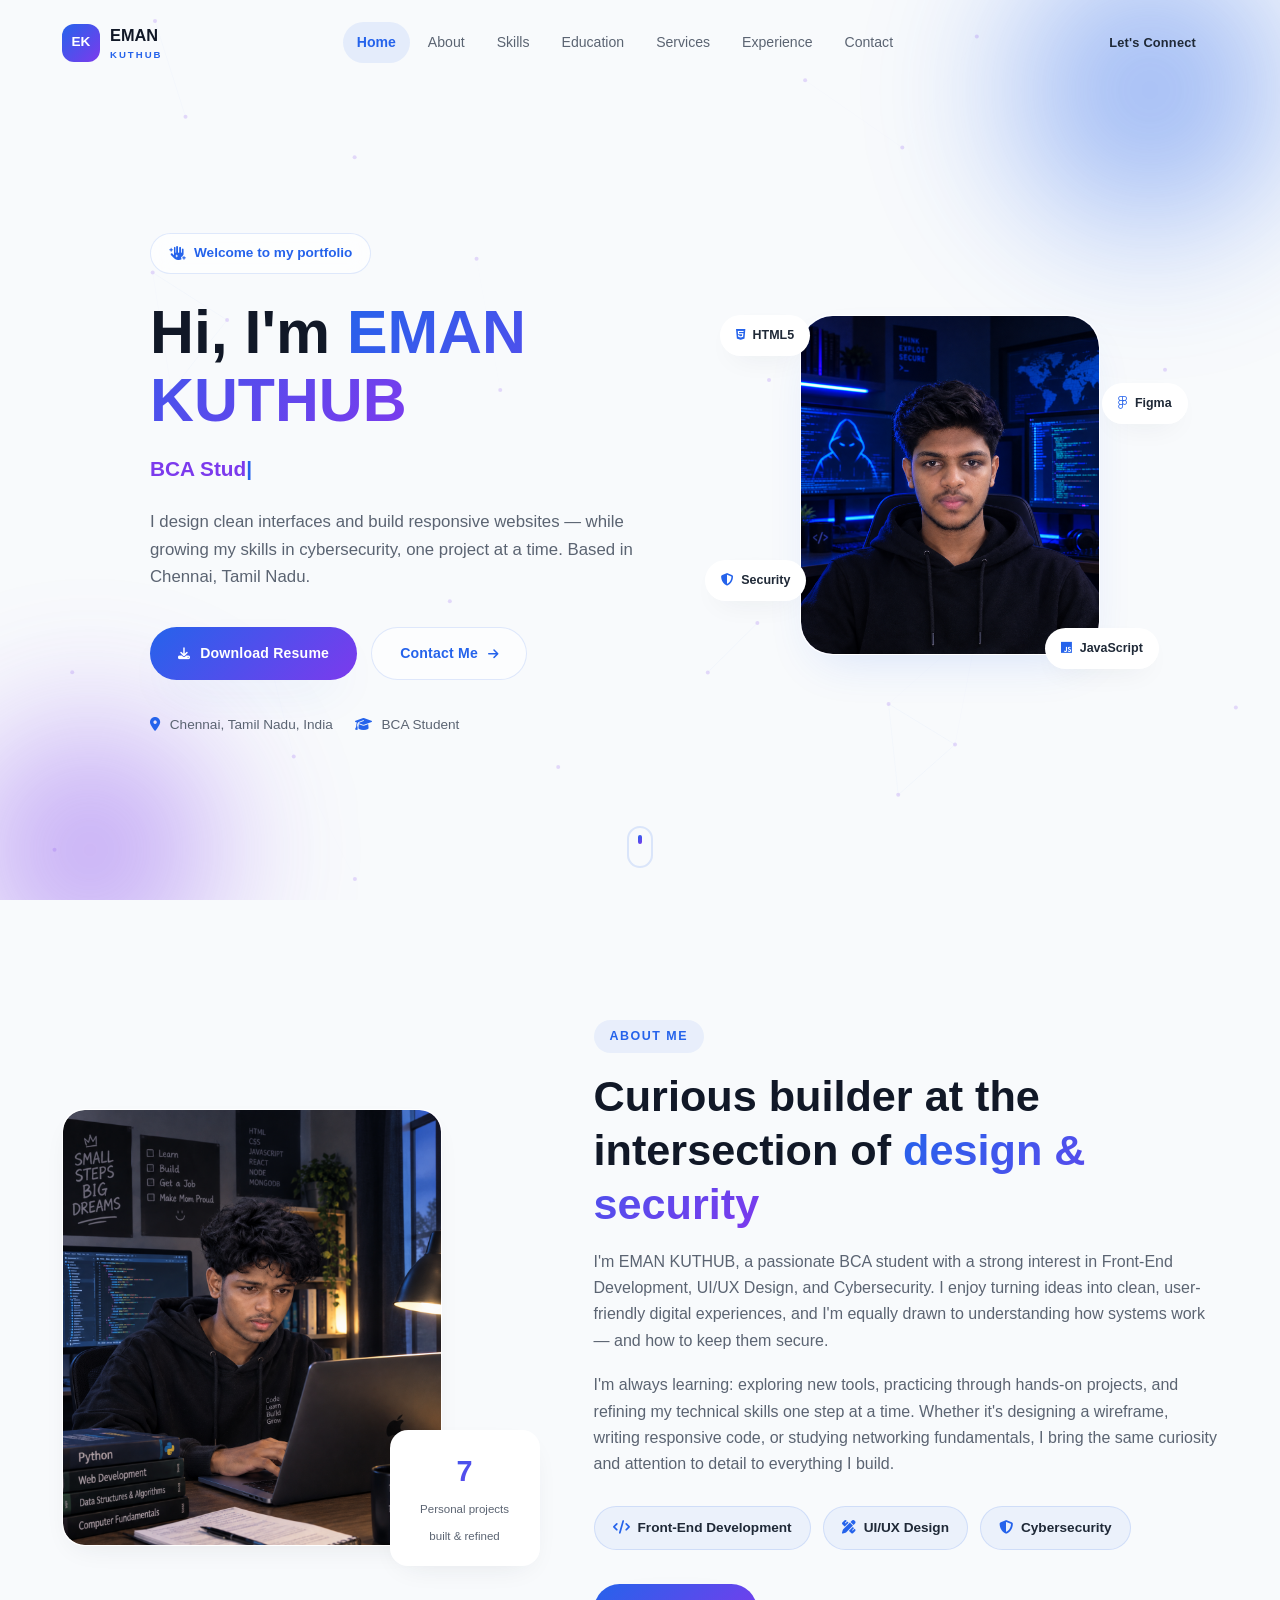
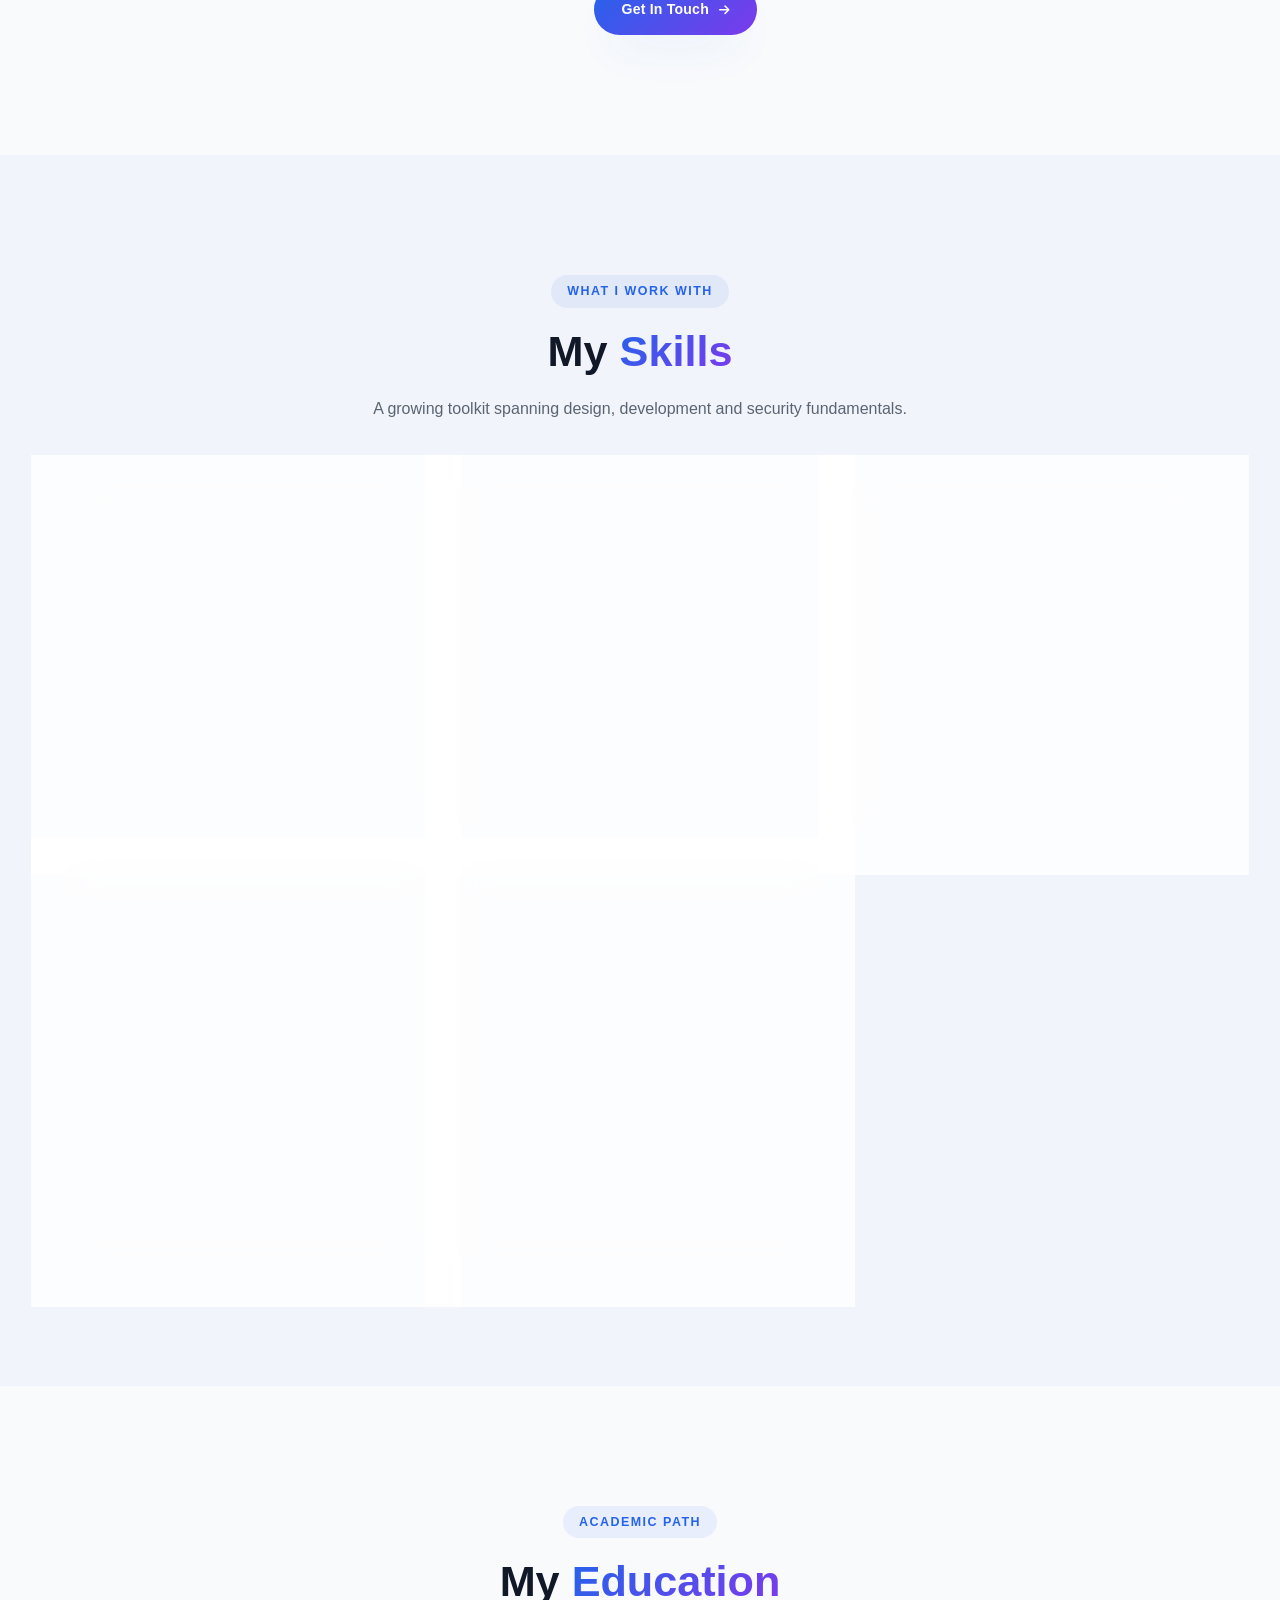
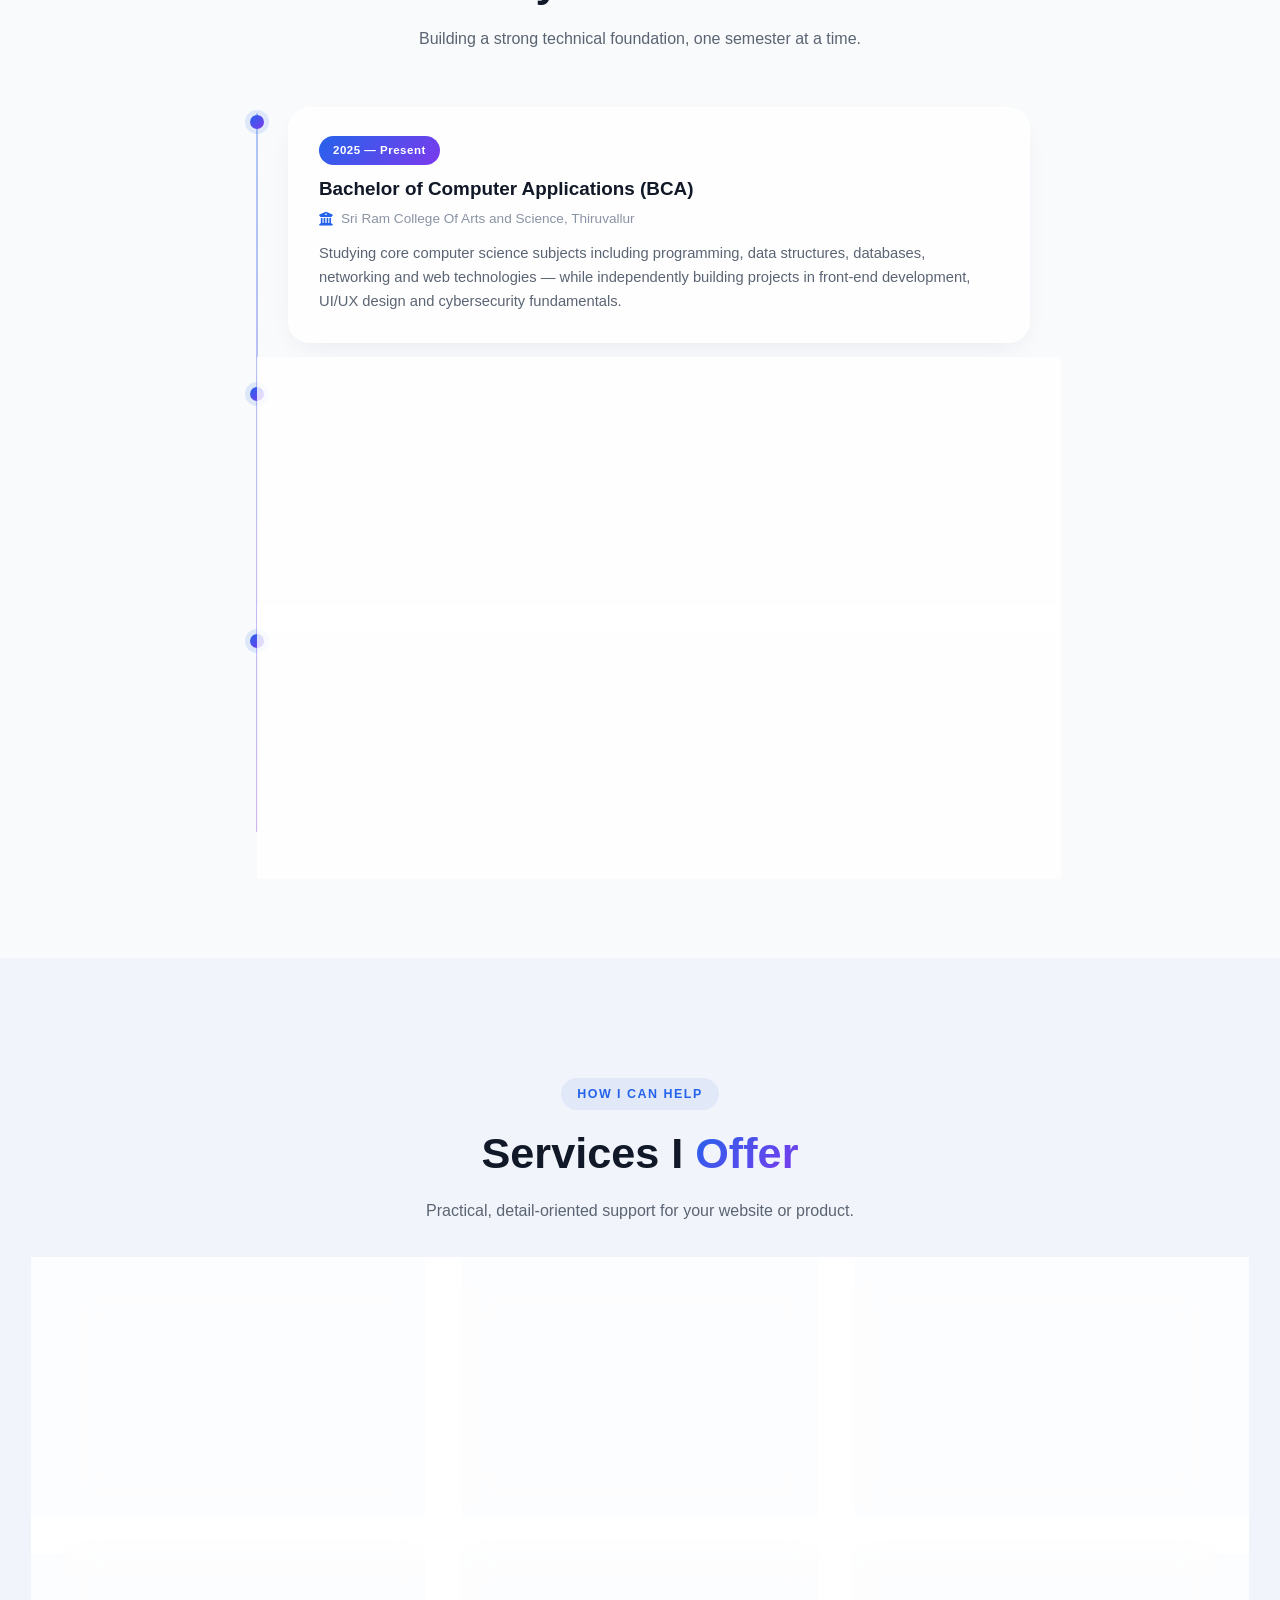
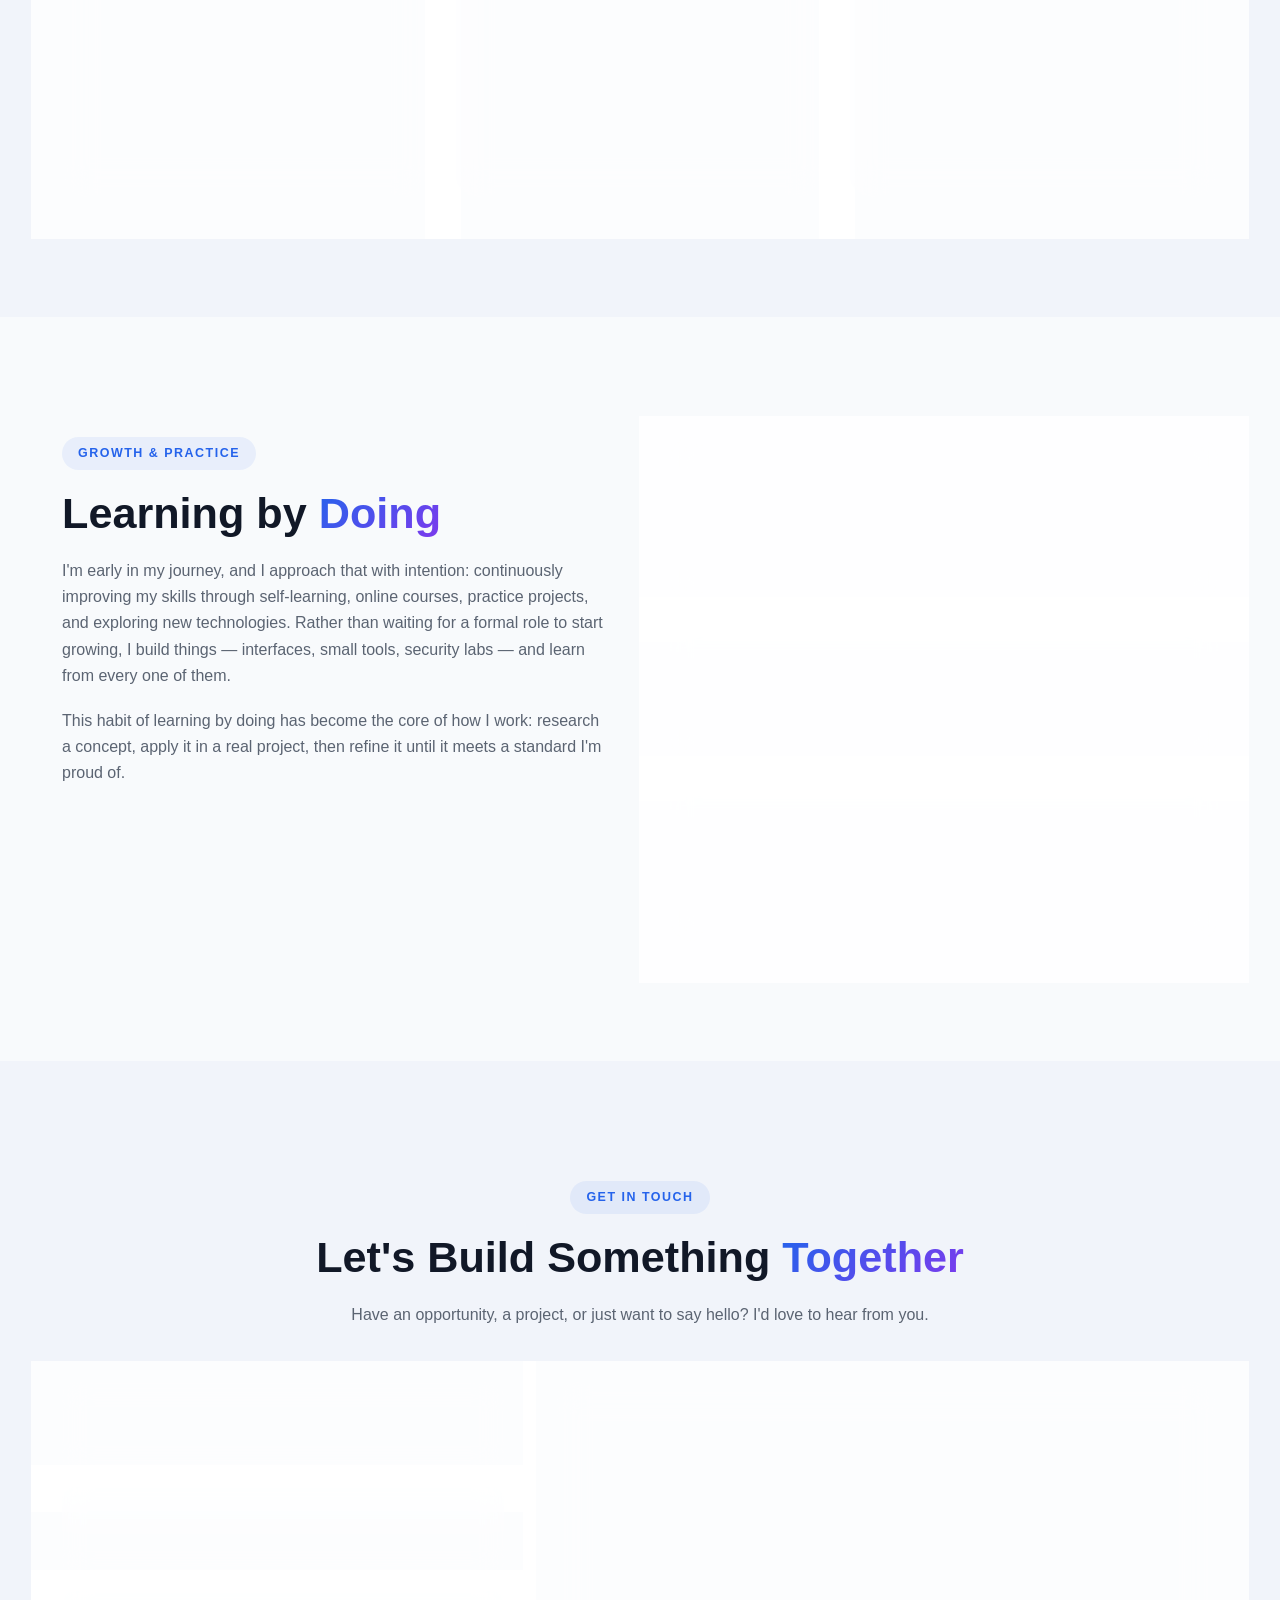
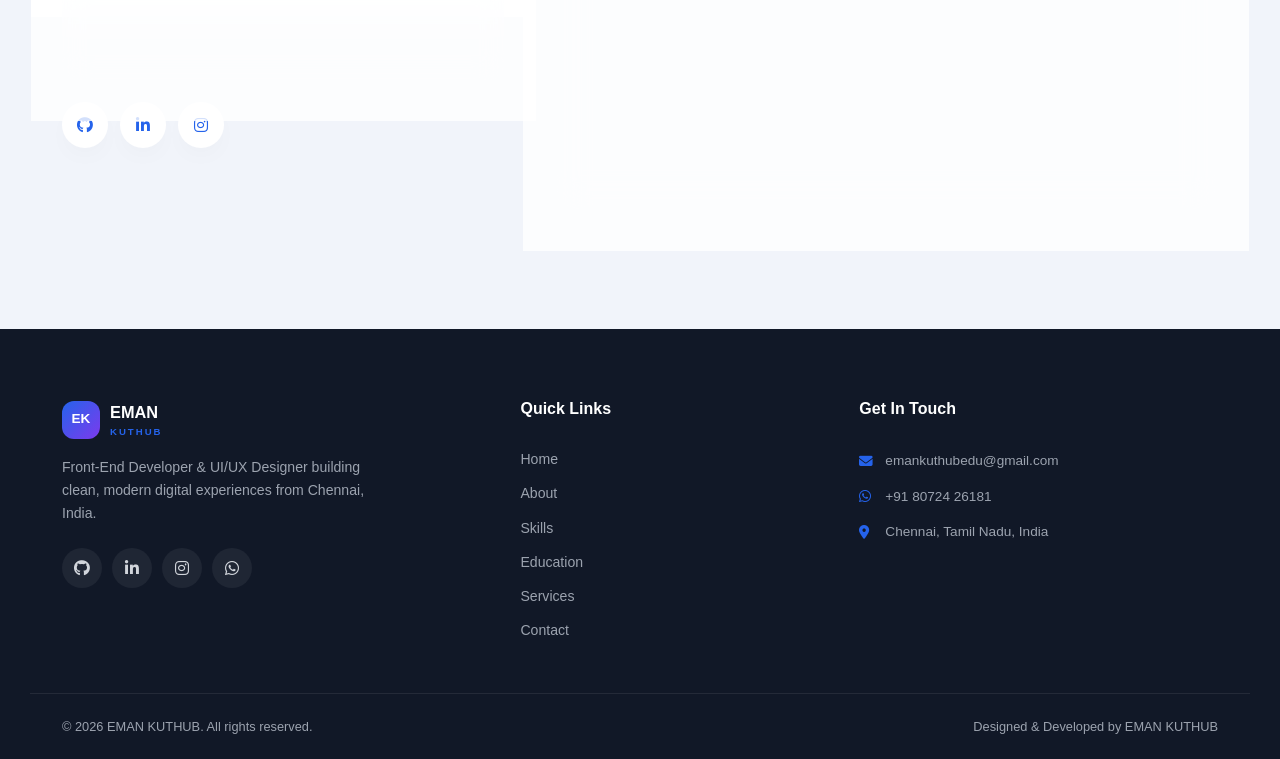
==== commit 45688717: "Add files via upload" ====
--- a/index.html
+++ b/index.html
@@ -104,8 +104,7 @@
     <div class="hero-visual" data-reveal>
       <div class="avatar-glass">
         <div class="avatar-placeholder">
-          <img src="em" alt="">
-          <i class="fa-solid fa-user"></i>
+          <img src="assets/eman-profile.png" alt="Eman Kuthub">
         </div>
       </div>
       <span class="float-chip chip-1"><i class="fa-brands fa-html5"></i> HTML5</span>
@@ -127,7 +126,7 @@
       <div class="about-card-glass">
         <span class="blob blob-small" aria-hidden="true"></span>
         <div class="about-photo-placeholder">
-          <i class="fa-solid fa-user-astronaut"></i>
+          <img src="assets/eman-about.png" alt="Eman Kuthub at work">
         </div>
       </div>
       <div class="about-float-stat">
--- a/css/style.css
+++ b/css/style.css
@@ -213,6 +213,7 @@
 }
 .avatar-placeholder{ position:relative; z-index:1; width:100%; height:100%; display:flex; align-items:center; justify-content:center; }
 .avatar-placeholder i{ font-size:6.5rem; color:rgba(37,99,235,0.28); }
+.avatar-placeholder img{ width:100%; height:100%; object-fit:cover; object-position:center top; border-radius:32px; }
 
 .float-chip{
   position:absolute; display:flex; align-items:center; gap:8px; padding:10px 16px; border-radius:100px;
@@ -238,8 +239,9 @@
   background:var(--card-bg); backdrop-filter:blur(18px); border:1px solid rgba(255,255,255,.7);
   box-shadow:var(--shadow-card); overflow:hidden; display:flex; align-items:center; justify-content:center;
 }
-.about-photo-placeholder{ position:relative; z-index:1; }
+.about-photo-placeholder{ position:relative; z-index:1; width:100%; height:100%; }
 .about-photo-placeholder i{ font-size:6rem; color:rgba(37,99,235,0.25); }
+.about-photo-placeholder img{ width:100%; height:100%; object-fit:cover; object-position:center top; border-radius:var(--radius); }
 .about-float-stat{
   position:absolute; bottom:-20px; right:-16px; background:var(--card-bg-solid); border-radius:18px;
   box-shadow:var(--shadow-card); padding:18px 22px; text-align:center; min-width:150px;
